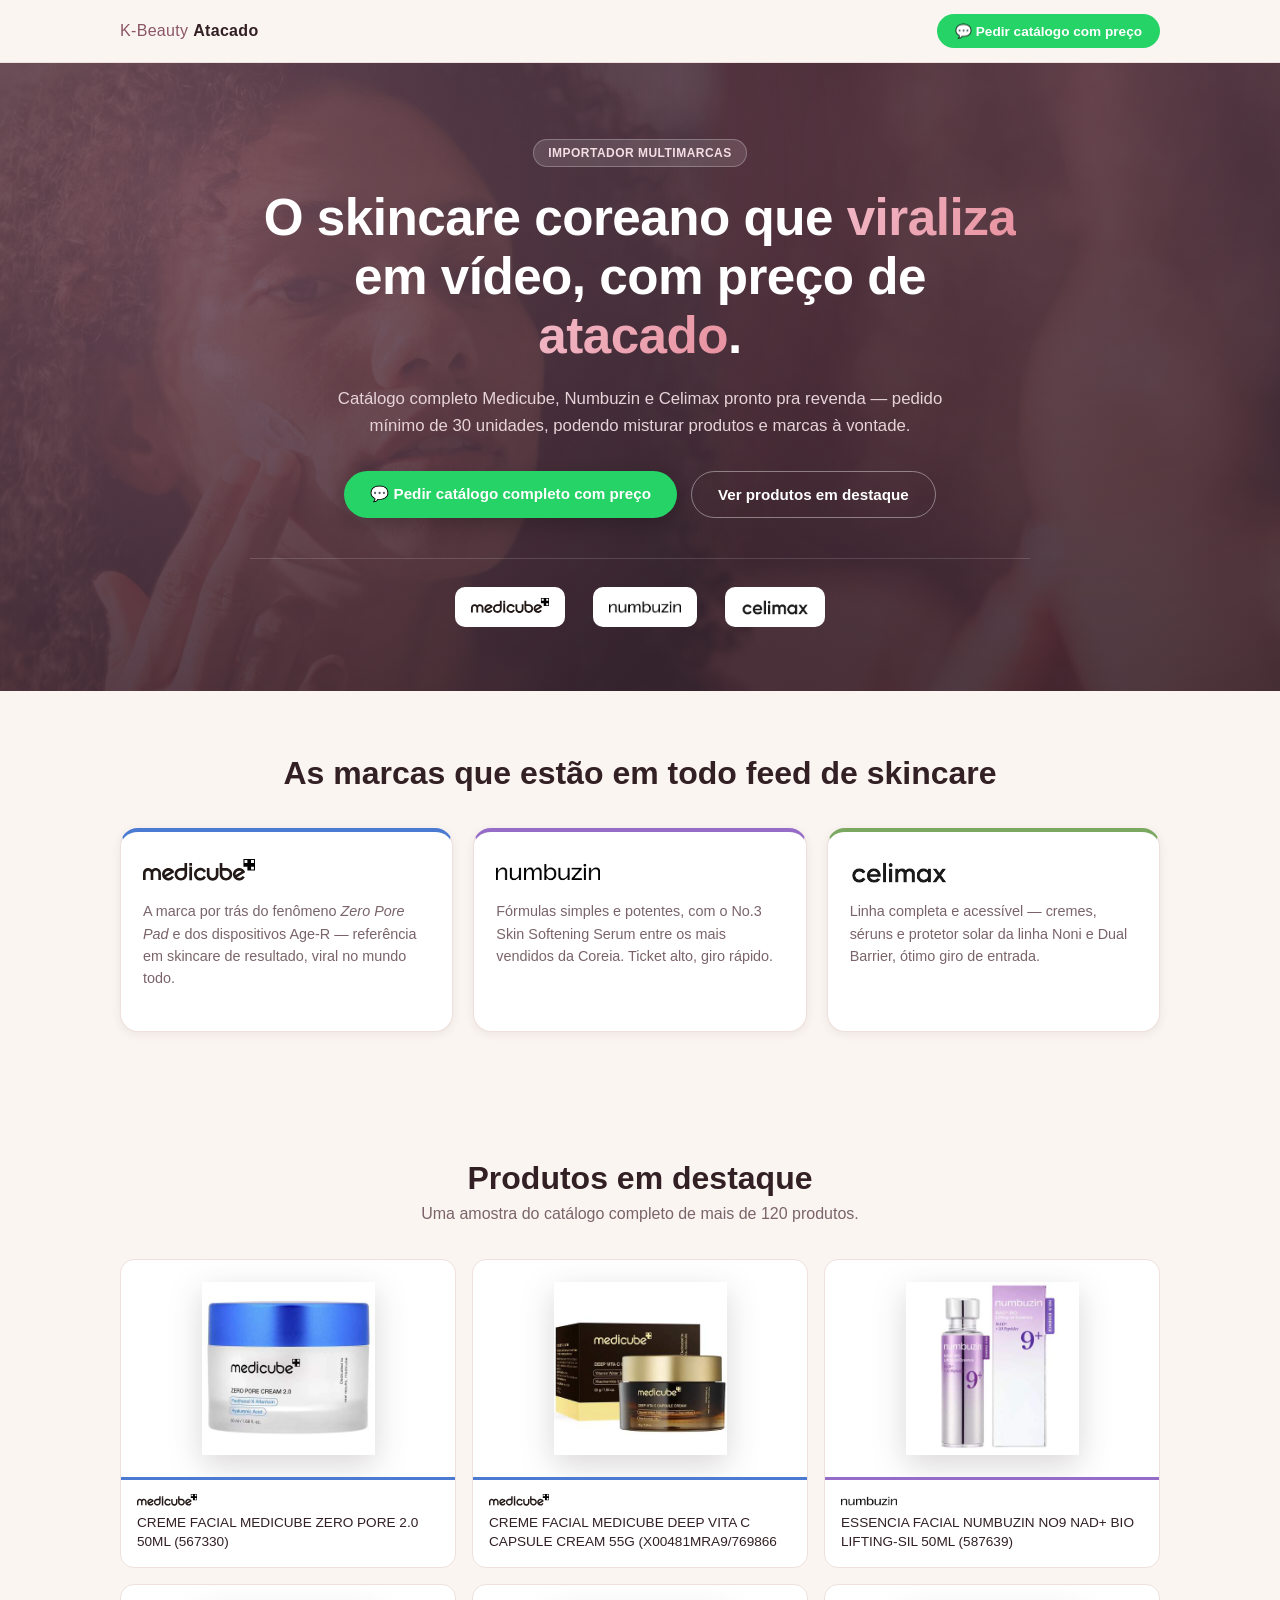
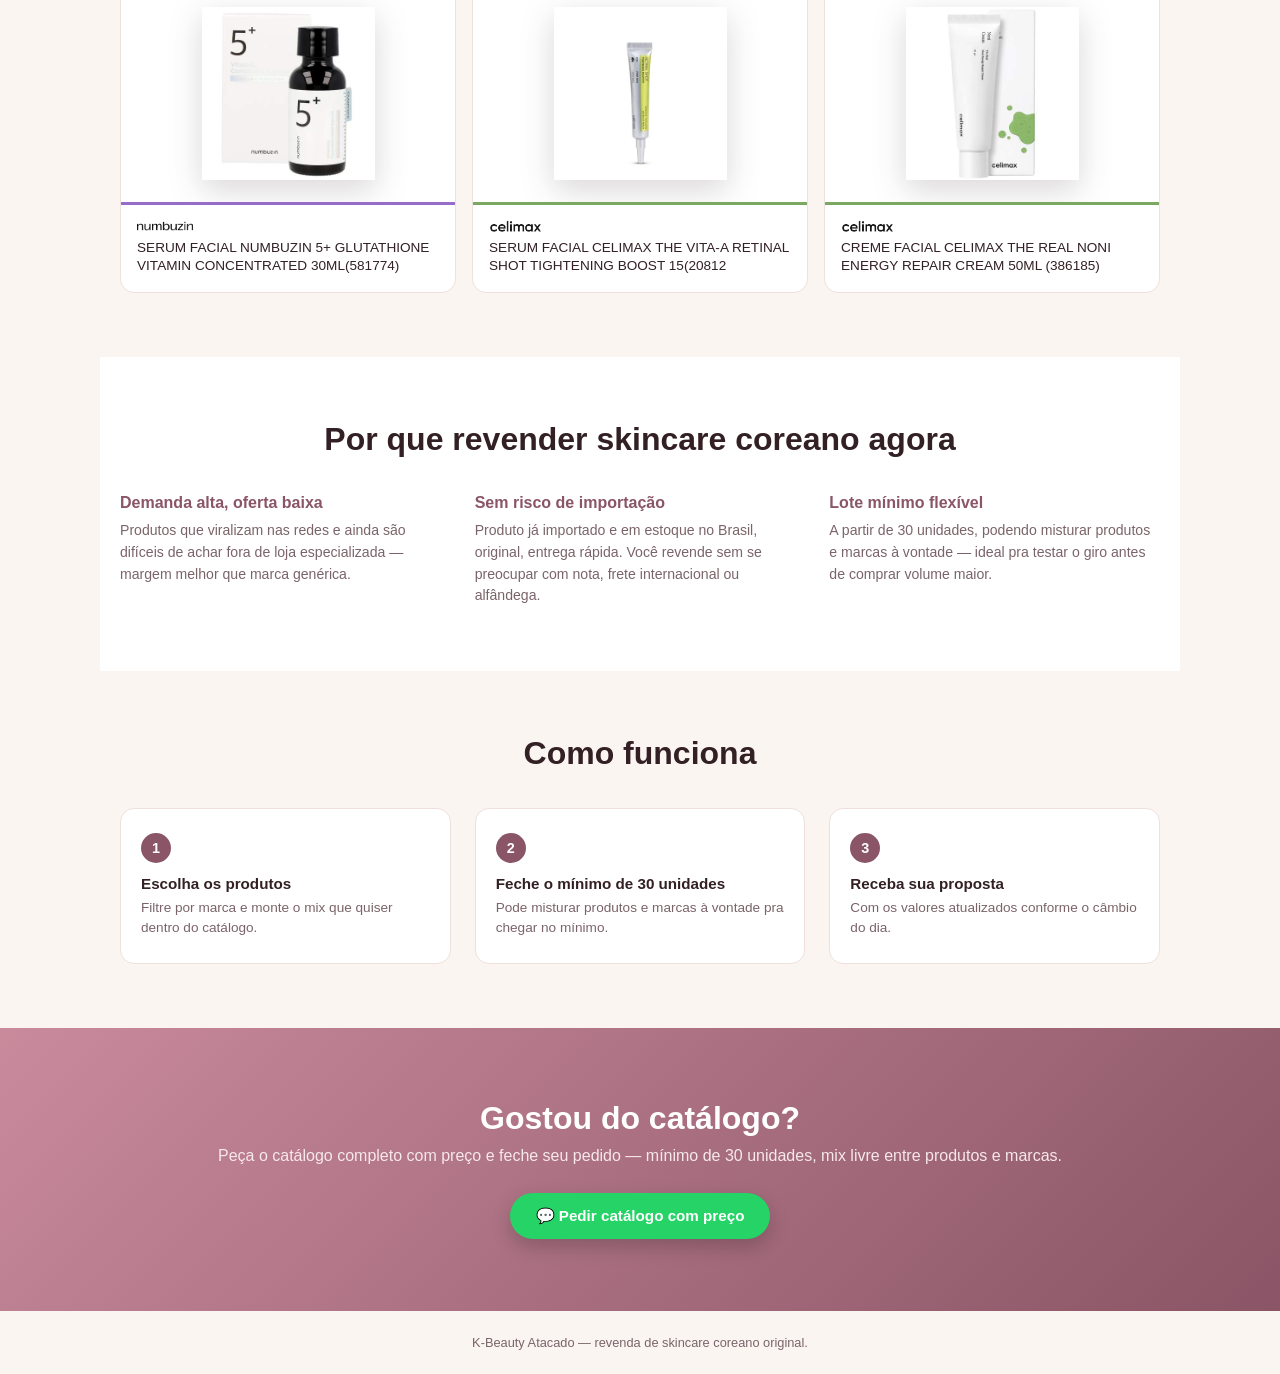
==== atacado.html @ 0fdeea7c "Volta CTA de WhatsApp, produtos hypados pesquisados, fundo transparente nas fotos" ====
<!DOCTYPE html>
<html lang="pt-BR">
<head>
<meta charset="UTF-8" />
<meta name="viewport" content="width=device-width, initial-scale=1" />
<title>Skincare Coreano no Atacado — Medicube, Numbuzin, Celimax</title>
<meta name="description" content="Revenda os skincares coreanos mais desejados do momento. Preço de atacado, catálogo com mais de 100 produtos das marcas Medicube, Numbuzin e Celimax." />

<meta property="og:type" content="website" />
<meta property="og:url" content="https://paulorobertomarconfilho-ctrl.github.io/k-beauty-atacado/" />
<meta property="og:title" content="Skincare Coreano no Atacado — Medicube, Numbuzin, Celimax" />
<meta property="og:description" content="Catálogo completo pronto pra revenda, pedido mínimo de 30 unidades com mix livre entre produtos e marcas. Importador direto, preço de atacado." />
<meta property="og:image" content="https://paulorobertomarconfilho-ctrl.github.io/k-beauty-atacado/atacado-assets/hero-skincare.jpg" />
<meta name="twitter:card" content="summary_large_image" />

<link rel="icon" href="data:image/svg+xml,%3Csvg xmlns='http://www.w3.org/2000/svg' viewBox='0 0 64 64'%3E%3Ccircle cx='32' cy='32' r='32' fill='%238a5566'/%3E%3Ctext x='32' y='44' font-family='Arial, sans-serif' font-size='34' font-weight='700' fill='white' text-anchor='middle'%3EK%3C/text%3E%3C/svg%3E" />
<link rel="stylesheet" href="atacado.css" />
</head>
<body>

<header class="nav">
  <div class="nav-conteudo">
    <span class="nav-logo">K-Beauty <strong>Atacado</strong></span>
    <a class="nav-cta" href="https://wa.me/5512981212522?text=Ol%C3%A1!%20Vi%20o%20cat%C3%A1logo%20e%20quero%20o%20cat%C3%A1logo%20completo%20com%20pre%C3%A7o." target="_blank" rel="noopener">💬 Pedir catálogo com preço</a>
  </div>
</header>

<section class="hero">
  <div class="hero-fundo" style="background-image: url('atacado-assets/hero-skincare.jpg')"></div>
  <div class="hero-conteudo">
    <span class="hero-badge">Importador multimarcas</span>
    <h1>O skincare coreano que <span>viraliza</span> em vídeo, com preço de <span>atacado</span>.</h1>
    <p class="hero-sub">
      Catálogo completo Medicube, Numbuzin e Celimax pronto pra revenda —
      pedido mínimo de 30 unidades, podendo misturar produtos e marcas à
      vontade.
    </p>
    <div class="hero-acoes">
      <a class="botao botao-whatsapp" href="https://wa.me/5512981212522?text=Ol%C3%A1!%20Vi%20o%20cat%C3%A1logo%20e%20quero%20o%20cat%C3%A1logo%20completo%20com%20pre%C3%A7o." target="_blank" rel="noopener">💬 Pedir catálogo completo com preço</a>
      <a class="botao botao-secundario" href="#produtos">Ver produtos em destaque</a>
    </div>
    <div class="hero-marcas">
      <span class="logo-badge"><img src="logos/medicube.svg" alt="Medicube" class="logo-medicube" /></span>
      <span class="logo-badge"><img src="logos/numbuzin.png" alt="Numbuzin" class="logo-numbuzin" /></span>
      <span class="logo-badge"><img src="logos/celimax.png" alt="Celimax" class="logo-celimax" /></span>
    </div>
  </div>
</section>

<section class="marcas" id="marcas">
  <h2>As marcas que estão em todo feed de skincare</h2>
  <div class="marcas-grid">
    <article class="marca-card marca-card-medicube">
      <h3><img src="logos/medicube.svg" alt="Medicube" class="logo-medicube" /></h3>
      <p>A marca por trás do fenômeno <em>Zero Pore Pad</em> e dos dispositivos
      Age-R — referência em skincare de resultado, viral no mundo todo.</p>
    </article>
    <article class="marca-card marca-card-numbuzin">
      <h3><img src="logos/numbuzin.png" alt="Numbuzin" class="logo-numbuzin" /></h3>
      <p>Fórmulas simples e potentes, com o No.3 Skin Softening Serum entre
      os mais vendidos da Coreia. Ticket alto, giro rápido.</p>
    </article>
    <article class="marca-card marca-card-celimax">
      <h3><img src="logos/celimax.png" alt="Celimax" class="logo-celimax" /></h3>
      <p>Linha completa e acessível — cremes, séruns e protetor solar da
      linha Noni e Dual Barrier, ótimo giro de entrada.</p>
    </article>
  </div>
</section>

<section class="produtos" id="produtos">
  <h2>Produtos em destaque</h2>
  <p class="produtos-sub">Uma amostra do catálogo completo de mais de 120 produtos.</p>
  <div class="produtos-grid" id="gradeProdutos">
    <div class="produto-skeleton"></div>
    <div class="produto-skeleton"></div>
    <div class="produto-skeleton"></div>
  </div>
</section>

<section class="beneficios">
  <h2>Por que revender skincare coreano agora</h2>
  <div class="beneficios-grid">
    <div class="beneficio">
      <h3>Demanda alta, oferta baixa</h3>
      <p>Produtos que viralizam nas redes e ainda são difíceis de achar fora
      de loja especializada — margem melhor que marca genérica.</p>
    </div>
    <div class="beneficio">
      <h3>Sem risco de importação</h3>
      <p>Produto já importado e em estoque no Brasil, original, entrega
      rápida. Você revende sem se preocupar com nota, frete internacional
      ou alfândega.</p>
    </div>
    <div class="beneficio">
      <h3>Lote mínimo flexível</h3>
      <p>A partir de 30 unidades, podendo misturar produtos e marcas à
      vontade — ideal pra testar o giro antes de comprar volume maior.</p>
    </div>
  </div>
</section>

<section class="como-funciona">
  <h2>Como funciona</h2>
  <ol class="passos">
    <li><strong>Escolha os produtos</strong><span>Filtre por marca e monte o mix que quiser dentro do catálogo.</span></li>
    <li><strong>Feche o mínimo de 30 unidades</strong><span>Pode misturar produtos e marcas à vontade pra chegar no mínimo.</span></li>
    <li><strong>Receba sua proposta</strong><span>Com os valores atualizados conforme o câmbio do dia.</span></li>
  </ol>
</section>

<section class="cta-final">
  <h2>Gostou do catálogo?</h2>
  <p>Peça o catálogo completo com preço e feche seu pedido — mínimo de 30 unidades, mix livre entre produtos e marcas.</p>
  <a class="botao botao-whatsapp" href="https://wa.me/5512981212522?text=Ol%C3%A1!%20Vi%20o%20cat%C3%A1logo%20e%20quero%20o%20cat%C3%A1logo%20completo%20com%20pre%C3%A7o." target="_blank" rel="noopener">💬 Pedir catálogo com preço</a>
</section>

<footer class="rodape">
  <span>K-Beauty Atacado — revenda de skincare coreano original.</span>
</footer>

<script src="atacado.js"></script>
</body>
</html>
---- atacado.css ----
:root {
  --rosa: #c98a9c;
  --rosa-escuro: #8a5566;
  --rosa-quase-preto: #3a2530;
  --creme: #fbf5f2;
  --creme-card: #ffffff;
  --texto: #322024;
  --texto-suave: #7a6469;
  --borda: #eee0dc;
  --sombra: 0 2px 10px rgba(50, 32, 36, 0.08);
  --sombra-forte: 0 20px 50px rgba(58, 37, 48, 0.25);
  font-size: 16px;
}

* {
  box-sizing: border-box;
}

body {
  margin: 0;
  font-family: -apple-system, BlinkMacSystemFont, "Segoe UI", Roboto, sans-serif;
  background: var(--creme);
  color: var(--texto);
}

h1, h2, h3 {
  line-height: 1.15;
}

.botao {
  display: inline-block;
  border: none;
  border-radius: 999px;
  padding: 14px 26px;
  font-size: 0.95rem;
  font-weight: 700;
  cursor: pointer;
  text-decoration: none;
  text-align: center;
}

.botao-primario {
  background: linear-gradient(135deg, var(--rosa) 0%, var(--rosa-escuro) 100%);
  color: #fff;
  box-shadow: 0 8px 20px rgba(138, 85, 102, 0.35);
}

.botao-secundario {
  background: transparent;
  color: var(--rosa-escuro);
  border: 1.5px solid var(--rosa);
}

.botao-whatsapp {
  background: #25d366;
  color: #fff;
  box-shadow: 0 8px 20px rgba(0, 0, 0, 0.2);
}

/* Nav */
.nav {
  position: sticky;
  top: 0;
  z-index: 20;
  background: rgba(251, 245, 242, 0.9);
  backdrop-filter: blur(6px);
  border-bottom: 1px solid var(--borda);
}

.nav-conteudo {
  max-width: 1080px;
  margin: 0 auto;
  padding: 14px 20px;
  display: flex;
  align-items: center;
  justify-content: space-between;
}

.nav-logo {
  font-size: 1rem;
  letter-spacing: 0.02em;
  color: var(--rosa-escuro);
}

.nav-logo strong {
  color: var(--texto);
}

.nav-cta {
  background: #25d366;
  color: #fff;
  padding: 9px 18px;
  border-radius: 999px;
  font-size: 0.85rem;
  font-weight: 700;
  text-decoration: none;
}

/* Hero */
.hero {
  position: relative;
  overflow: hidden;
  color: #fff;
  padding: 76px 20px 64px;
}

.hero-fundo {
  position: absolute;
  inset: 0;
  background-size: cover;
  background-position: center 25%;
}

.hero-fundo::after {
  content: "";
  position: absolute;
  inset: 0;
  background:
    radial-gradient(circle at 15% 20%, rgba(201, 138, 156, 0.35), transparent 55%),
    radial-gradient(circle at 85% 0%, rgba(138, 85, 102, 0.35), transparent 50%),
    linear-gradient(rgba(58, 37, 48, 0.82), rgba(58, 37, 48, 0.88));
}

.hero-conteudo {
  position: relative;
  max-width: 780px;
  margin: 0 auto;
  text-align: center;
}

.hero-badge {
  display: inline-block;
  background: rgba(255, 255, 255, 0.12);
  border: 1px solid rgba(255, 255, 255, 0.25);
  color: #f4dde3;
  font-size: 0.75rem;
  font-weight: 700;
  letter-spacing: 0.04em;
  text-transform: uppercase;
  padding: 6px 14px;
  border-radius: 999px;
  margin-bottom: 22px;
}

.hero h1 {
  font-size: clamp(2rem, 5vw, 3.2rem);
  font-weight: 800;
  margin: 0 0 20px;
  letter-spacing: -0.01em;
}

.hero h1 span {
  background: linear-gradient(120deg, #f2b8c6, #e8919f);
  -webkit-background-clip: text;
  background-clip: text;
  color: transparent;
}

.hero-sub {
  font-size: 1.05rem;
  line-height: 1.6;
  color: #e6d3d8;
  max-width: 620px;
  margin: 0 auto 32px;
}

.hero-acoes {
  display: flex;
  flex-wrap: wrap;
  justify-content: center;
  gap: 14px;
  margin-bottom: 40px;
}

.hero .botao-secundario {
  color: #fff;
  border-color: rgba(255, 255, 255, 0.4);
}

.hero-marcas {
  display: flex;
  flex-wrap: wrap;
  justify-content: center;
  gap: 28px;
  padding-top: 28px;
  border-top: 1px solid rgba(255, 255, 255, 0.15);
}

.logo-badge {
  display: inline-flex;
  align-items: center;
  justify-content: center;
  background: #fff;
  border-radius: 10px;
  padding: 8px 16px;
  height: 40px;
}

.logo-medicube,
.logo-numbuzin,
.logo-celimax {
  height: 18px;
  width: auto;
  display: block;
}


/* Seções genéricas */
section.marcas,
section.produtos,
section.beneficios,
section.como-funciona {
  max-width: 1080px;
  margin: 0 auto;
  padding: 64px 20px;
}

section h2 {
  font-size: clamp(1.5rem, 3vw, 2rem);
  text-align: center;
  margin: 0 0 8px;
  color: var(--texto);
}

.produtos-sub {
  text-align: center;
  color: var(--texto-suave);
  margin: 0 0 36px;
}

/* Marcas */
.marcas-grid {
  display: grid;
  grid-template-columns: repeat(3, 1fr);
  gap: 20px;
  margin-top: 36px;
}

.marca-card {
  background: var(--creme-card);
  border: 1px solid var(--borda);
  border-top: 4px solid var(--borda);
  border-radius: 18px;
  padding: 26px 22px;
  box-shadow: var(--sombra);
}

.marca-card-medicube { border-top-color: #4a7ad1; }
.marca-card-numbuzin { border-top-color: #966cc9; }
.marca-card-celimax { border-top-color: #7aa860; }

.marca-card h3 {
  margin: 0 0 14px;
  display: flex;
  align-items: center;
  height: 28px;
}

.marca-card h3 .logo-medicube,
.marca-card h3 .logo-numbuzin,
.marca-card h3 .logo-celimax {
  height: 26px;
}

.marca-card p {
  font-size: 0.9rem;
  color: var(--texto-suave);
  line-height: 1.55;
  margin: 0 0 16px;
}

.marca-card a {
  font-size: 0.85rem;
  font-weight: 700;
  color: var(--rosa-escuro);
  text-decoration: none;
}

/* Produtos */
.produtos-grid {
  display: grid;
  grid-template-columns: repeat(3, 1fr);
  gap: 16px;
}

.produto-card {
  background: var(--creme-card);
  border: 1px solid var(--borda);
  border-radius: 14px;
  overflow: hidden;
  display: flex;
  flex-direction: column;
}

.produto-foto-wrap {
  position: relative;
  height: 220px;
  display: flex;
  align-items: center;
  justify-content: center;
  padding: 22px;
  border-bottom: 3px solid var(--acento, var(--borda));
  background: transparent;
  overflow: hidden;
}

.produto-foto-wrap.glow-medicube { --acento: #4a7ad1; }
.produto-foto-wrap.glow-numbuzin { --acento: #966cc9; }
.produto-foto-wrap.glow-celimax { --acento: #7aa860; }

.produto-foto {
  position: relative;
  max-width: 100%;
  max-height: 100%;
  width: auto;
  object-fit: contain;
  filter: drop-shadow(0 10px 16px rgba(50, 32, 36, 0.18));
}

.produto-foto-vazia {
  position: relative;
  display: flex;
  align-items: center;
  justify-content: center;
  font-size: 2rem;
  color: var(--texto-suave);
}

.produto-card-info {
  padding: 14px 16px 16px;
  display: flex;
  flex-direction: column;
  gap: 6px;
}

.produto-card .marca {
  height: 14px;
  display: flex;
  align-items: center;
}

.produto-card .marca img {
  height: 14px;
  width: auto;
}

.produto-card .nome {
  font-size: 0.85rem;
  line-height: 1.35;
  min-height: 2.7em;
  overflow: hidden;
  text-overflow: ellipsis;
  display: -webkit-box;
  -webkit-line-clamp: 2;
  -webkit-box-orient: vertical;
}

.produto-skeleton {
  height: 128px;
  border-radius: 14px;
  background: linear-gradient(90deg, #f1e4e0 25%, #f8efec 37%, #f1e4e0 63%);
  background-size: 400% 100%;
  animation: brilho 1.4s ease infinite;
}

@keyframes brilho {
  0% { background-position: 100% 50%; }
  100% { background-position: 0 50%; }
}

/* Benefícios */
.beneficios {
  background: #fff;
}

.beneficios-grid {
  display: grid;
  grid-template-columns: repeat(3, 1fr);
  gap: 24px;
  margin-top: 36px;
}

.beneficio h3 {
  font-size: 1rem;
  color: var(--rosa-escuro);
  margin: 0 0 8px;
}

.beneficio p {
  font-size: 0.88rem;
  color: var(--texto-suave);
  line-height: 1.55;
  margin: 0;
}

/* Como funciona */
.passos {
  list-style: none;
  counter-reset: passo;
  margin: 36px 0 0;
  padding: 0;
  display: grid;
  grid-template-columns: repeat(3, 1fr);
  gap: 24px;
}

.passos li {
  counter-increment: passo;
  background: var(--creme-card);
  border: 1px solid var(--borda);
  border-radius: 14px;
  padding: 24px 20px;
  position: relative;
  display: flex;
  flex-direction: column;
  gap: 6px;
}

.passos li::before {
  content: counter(passo);
  width: 30px;
  height: 30px;
  border-radius: 50%;
  background: var(--rosa-escuro);
  color: #fff;
  font-weight: 700;
  font-size: 0.9rem;
  display: flex;
  align-items: center;
  justify-content: center;
  margin-bottom: 6px;
}

.passos strong {
  font-size: 0.95rem;
  color: var(--texto);
}

.passos span {
  font-size: 0.85rem;
  color: var(--texto-suave);
  line-height: 1.5;
}

/* CTA final */
.cta-final {
  text-align: center;
  padding: 72px 20px;
  background: linear-gradient(135deg, var(--rosa) 0%, var(--rosa-escuro) 100%);
  color: #fff;
}

.cta-final h2 {
  color: #fff;
  margin-bottom: 10px;
}

.cta-final p {
  margin: 0 0 28px;
  color: #f7e8ec;
}

/* Rodapé */
.rodape {
  text-align: center;
  padding: 24px 20px;
  font-size: 0.8rem;
  color: var(--texto-suave);
}

/* Responsivo */
@media (max-width: 760px) {
  .numeros-grid {
    grid-template-columns: repeat(2, 1fr);
  }
  .marcas-grid,
  .produtos-grid,
  .beneficios-grid,
  .passos {
    grid-template-columns: 1fr;
  }
}
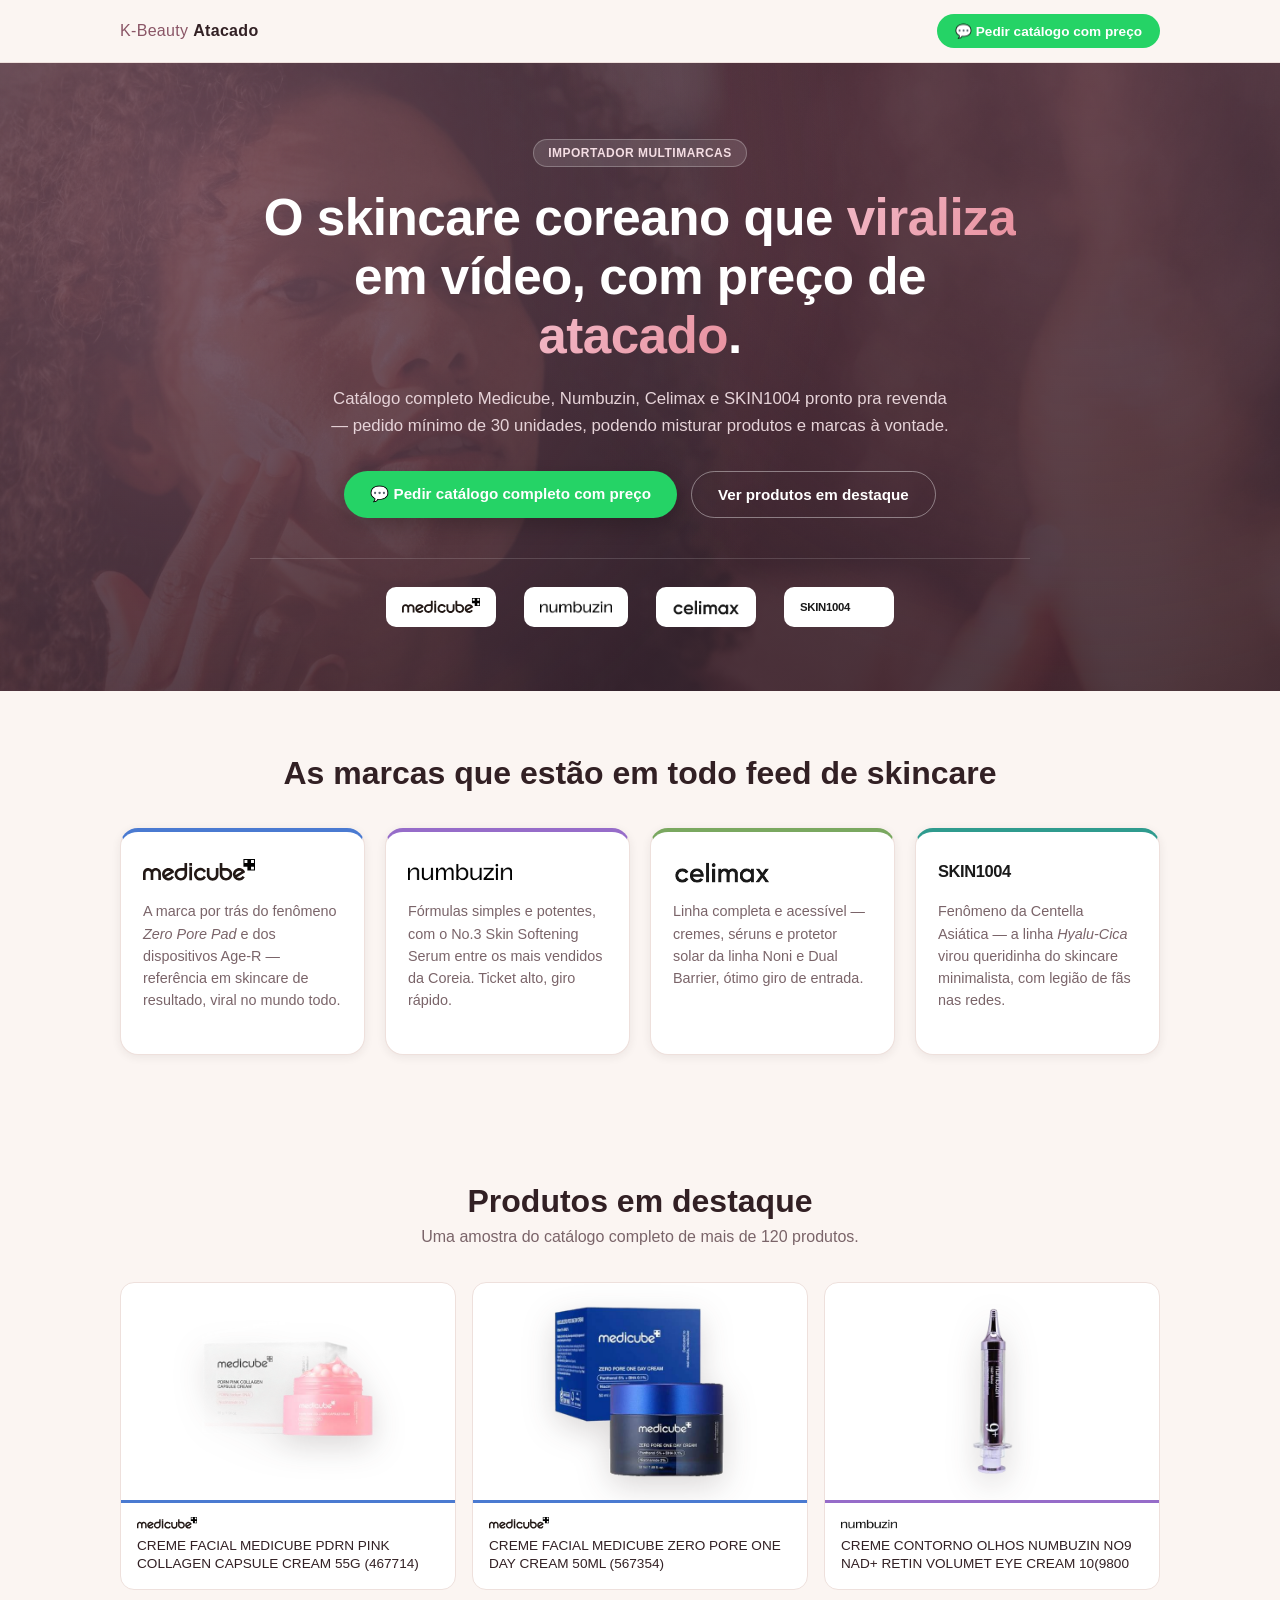
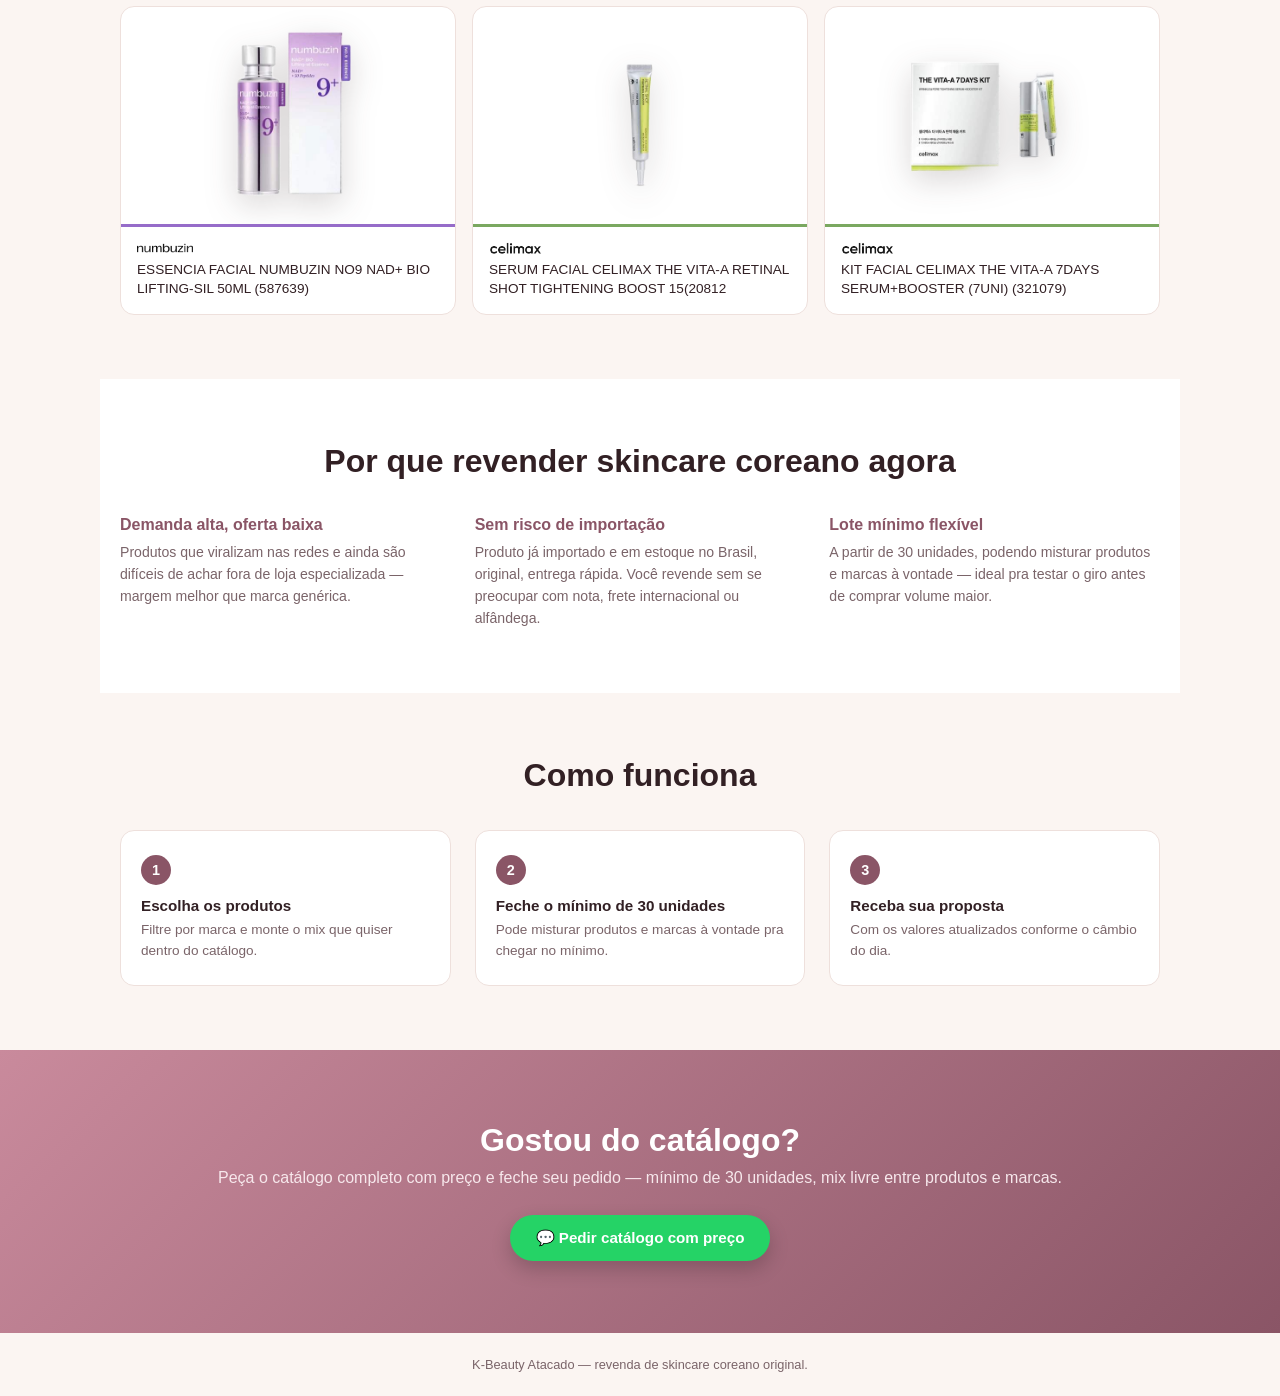
==== commit dc0e3e71: "Adiciona SKIN1004 como quarta marca (visual, sem produtos ainda)" ====
--- a/atacado.html
+++ b/atacado.html
@@ -3,12 +3,20 @@
 <head>
 <meta charset="UTF-8" />
 <meta name="viewport" content="width=device-width, initial-scale=1" />
-<title>Skincare Coreano no Atacado — Medicube, Numbuzin, Celimax</title>
-<meta name="description" content="Revenda os skincares coreanos mais desejados do momento. Preço de atacado, catálogo com mais de 100 produtos das marcas Medicube, Numbuzin e Celimax." />
+<script>
+  // Alguns navegadores (Chrome) restauram a posição de rolagem anterior ao
+  // recarregar a página — força sempre abrir do topo. Precisa rodar antes
+  // do navegador aplicar a restauração, por isso fica no <head>.
+  if ("scrollRestoration" in history) {
+    history.scrollRestoration = "manual";
+  }
+</script>
+<title>Skincare Coreano no Atacado — Medicube, Numbuzin, Celimax, SKIN1004</title>
+<meta name="description" content="Revenda os skincares coreanos mais desejados do momento. Preço de atacado, catálogo com mais de 100 produtos das marcas Medicube, Numbuzin, Celimax e SKIN1004." />
 
 <meta property="og:type" content="website" />
 <meta property="og:url" content="https://paulorobertomarconfilho-ctrl.github.io/k-beauty-atacado/" />
-<meta property="og:title" content="Skincare Coreano no Atacado — Medicube, Numbuzin, Celimax" />
+<meta property="og:title" content="Skincare Coreano no Atacado — Medicube, Numbuzin, Celimax, SKIN1004" />
 <meta property="og:description" content="Catálogo completo pronto pra revenda, pedido mínimo de 30 unidades com mix livre entre produtos e marcas. Importador direto, preço de atacado." />
 <meta property="og:image" content="https://paulorobertomarconfilho-ctrl.github.io/k-beauty-atacado/atacado-assets/hero-skincare.jpg" />
 <meta name="twitter:card" content="summary_large_image" />
@@ -31,7 +39,7 @@
     <span class="hero-badge">Importador multimarcas</span>
     <h1>O skincare coreano que <span>viraliza</span> em vídeo, com preço de <span>atacado</span>.</h1>
     <p class="hero-sub">
-      Catálogo completo Medicube, Numbuzin e Celimax pronto pra revenda —
+      Catálogo completo Medicube, Numbuzin, Celimax e SKIN1004 pronto pra revenda —
       pedido mínimo de 30 unidades, podendo misturar produtos e marcas à
       vontade.
     </p>
@@ -43,6 +51,7 @@
       <span class="logo-badge"><img src="logos/medicube.svg" alt="Medicube" class="logo-medicube" /></span>
       <span class="logo-badge"><img src="logos/numbuzin.png" alt="Numbuzin" class="logo-numbuzin" /></span>
       <span class="logo-badge"><img src="logos/celimax.png" alt="Celimax" class="logo-celimax" /></span>
+      <span class="logo-badge"><img src="logos/skin1004.svg" alt="SKIN1004" class="logo-skin1004" /></span>
     </div>
   </div>
 </section>
@@ -64,6 +73,11 @@
       <h3><img src="logos/celimax.png" alt="Celimax" class="logo-celimax" /></h3>
       <p>Linha completa e acessível — cremes, séruns e protetor solar da
       linha Noni e Dual Barrier, ótimo giro de entrada.</p>
+    </article>
+    <article class="marca-card marca-card-skin1004">
+      <h3><img src="logos/skin1004.svg" alt="SKIN1004" class="logo-skin1004" /></h3>
+      <p>Fenômeno da Centella Asiática — a linha <em>Hyalu-Cica</em> virou
+      queridinha do skincare minimalista, com legião de fãs nas redes.</p>
     </article>
   </div>
 </section>
--- a/atacado.css
+++ b/atacado.css
@@ -198,7 +198,8 @@
 
 .logo-medicube,
 .logo-numbuzin,
-.logo-celimax {
+.logo-celimax,
+.logo-skin1004 {
   height: 18px;
   width: auto;
   display: block;
@@ -231,7 +232,7 @@
 /* Marcas */
 .marcas-grid {
   display: grid;
-  grid-template-columns: repeat(3, 1fr);
+  grid-template-columns: repeat(auto-fit, minmax(240px, 1fr));
   gap: 20px;
   margin-top: 36px;
 }
@@ -248,6 +249,7 @@
 .marca-card-medicube { border-top-color: #4a7ad1; }
 .marca-card-numbuzin { border-top-color: #966cc9; }
 .marca-card-celimax { border-top-color: #7aa860; }
+.marca-card-skin1004 { border-top-color: #2f9b8e; }
 
 .marca-card h3 {
   margin: 0 0 14px;
@@ -258,7 +260,8 @@
 
 .marca-card h3 .logo-medicube,
 .marca-card h3 .logo-numbuzin,
-.marca-card h3 .logo-celimax {
+.marca-card h3 .logo-celimax,
+.marca-card h3 .logo-skin1004 {
   height: 26px;
 }
 
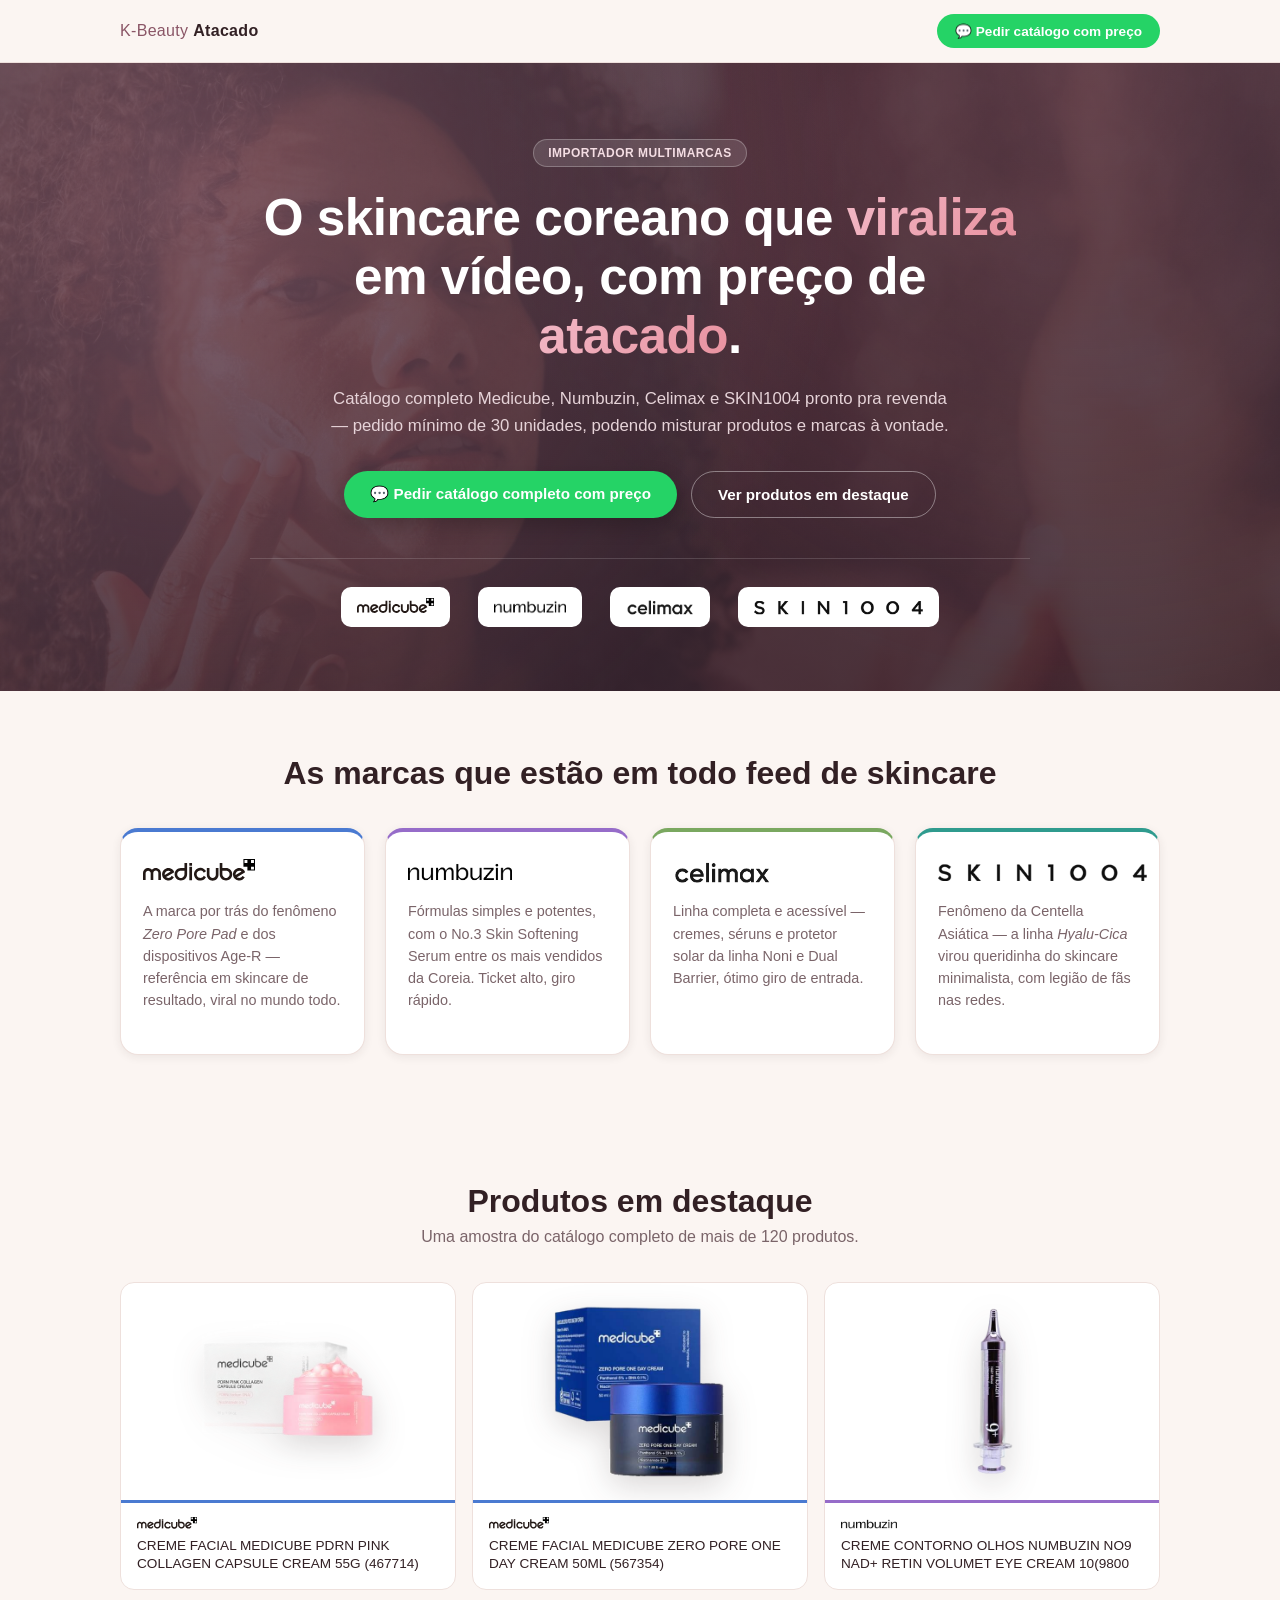
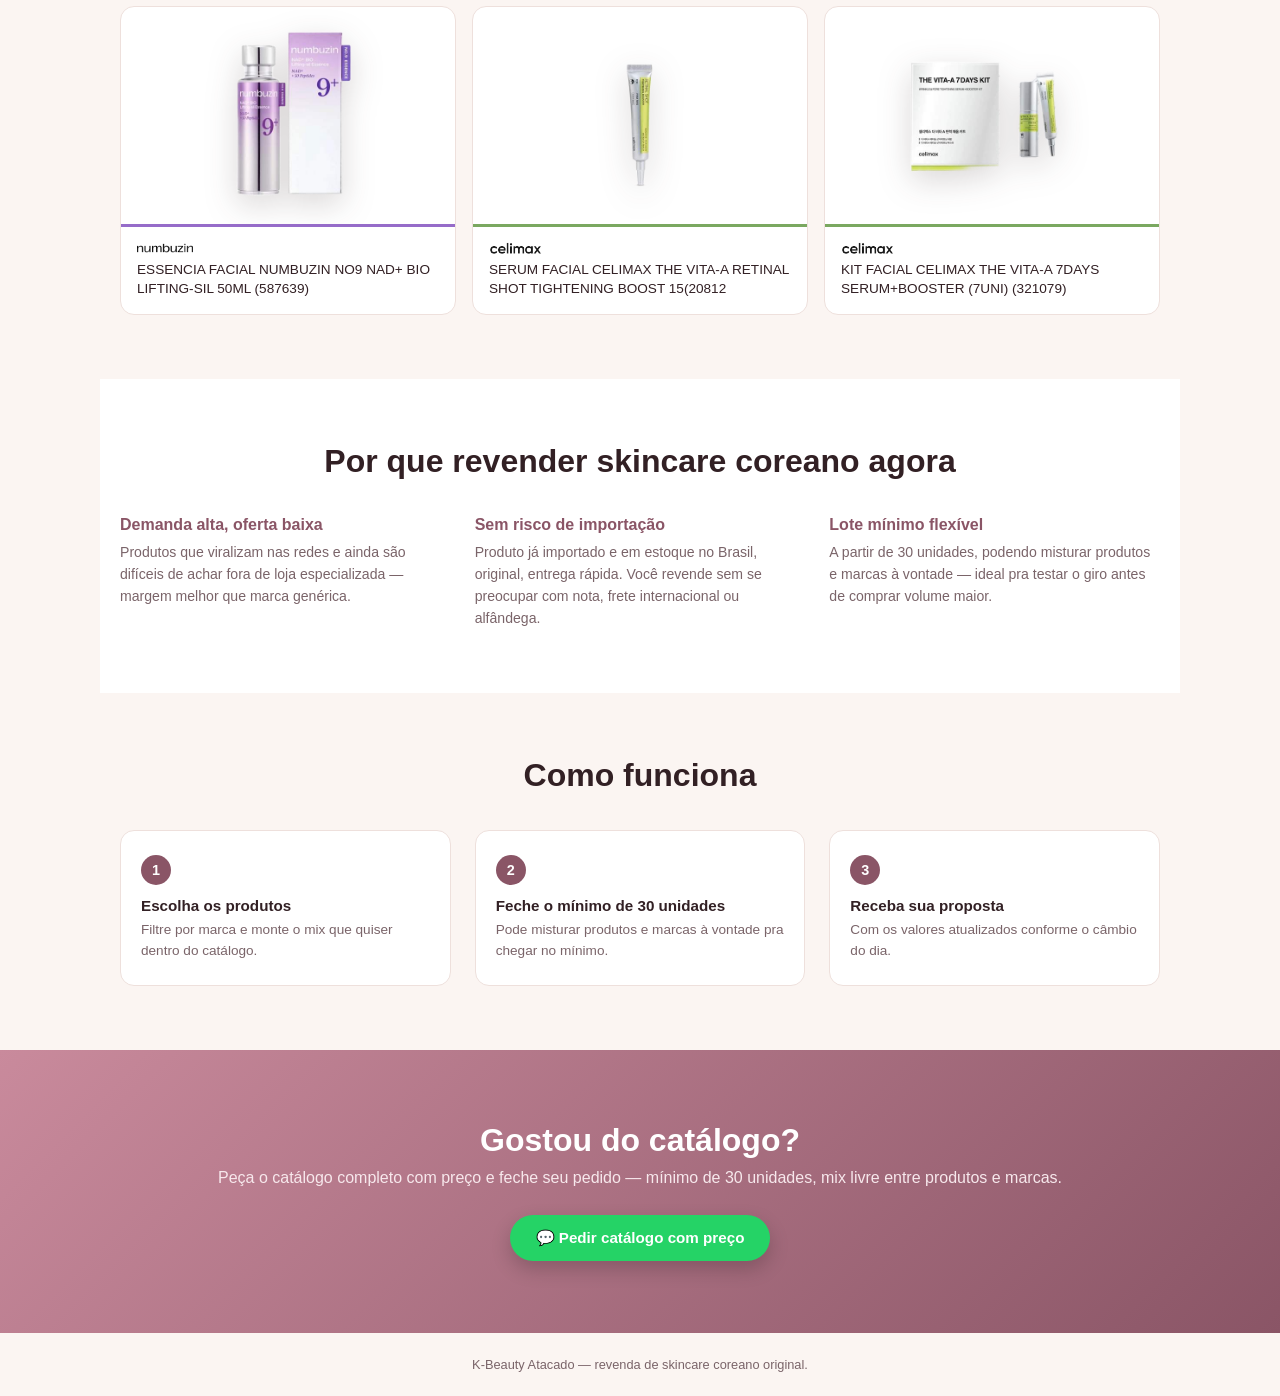
==== commit 3e1687c5: "Usa o logo oficial da SKIN1004 (maior, mais legivel)" ====
--- a/atacado.html
+++ b/atacado.html
@@ -51,7 +51,7 @@
       <span class="logo-badge"><img src="logos/medicube.svg" alt="Medicube" class="logo-medicube" /></span>
       <span class="logo-badge"><img src="logos/numbuzin.png" alt="Numbuzin" class="logo-numbuzin" /></span>
       <span class="logo-badge"><img src="logos/celimax.png" alt="Celimax" class="logo-celimax" /></span>
-      <span class="logo-badge"><img src="logos/skin1004.svg" alt="SKIN1004" class="logo-skin1004" /></span>
+      <span class="logo-badge"><img src="logos/skin1004.png" alt="SKIN1004" class="logo-skin1004" /></span>
     </div>
   </div>
 </section>
@@ -75,7 +75,7 @@
       linha Noni e Dual Barrier, ótimo giro de entrada.</p>
     </article>
     <article class="marca-card marca-card-skin1004">
-      <h3><img src="logos/skin1004.svg" alt="SKIN1004" class="logo-skin1004" /></h3>
+      <h3><img src="logos/skin1004.png" alt="SKIN1004" class="logo-skin1004" /></h3>
       <p>Fenômeno da Centella Asiática — a linha <em>Hyalu-Cica</em> virou
       queridinha do skincare minimalista, com legião de fãs nas redes.</p>
     </article>
--- a/atacado.css
+++ b/atacado.css
@@ -198,9 +198,16 @@
 
 .logo-medicube,
 .logo-numbuzin,
-.logo-celimax,
+.logo-celimax {
+  height: 18px;
+  width: auto;
+  display: block;
+}
+
 .logo-skin1004 {
-  height: 18px;
+  /* Wordmark oficial é bem fino e espaçado — precisa de mais altura que
+     as outras marcas pra ficar legível no mesmo tamanho de badge. */
+  height: 26px;
   width: auto;
   display: block;
 }
@@ -260,9 +267,12 @@
 
 .marca-card h3 .logo-medicube,
 .marca-card h3 .logo-numbuzin,
-.marca-card h3 .logo-celimax,
+.marca-card h3 .logo-celimax {
+  height: 26px;
+}
+
 .marca-card h3 .logo-skin1004 {
-  height: 26px;
+  height: 32px;
 }
 
 .marca-card p {
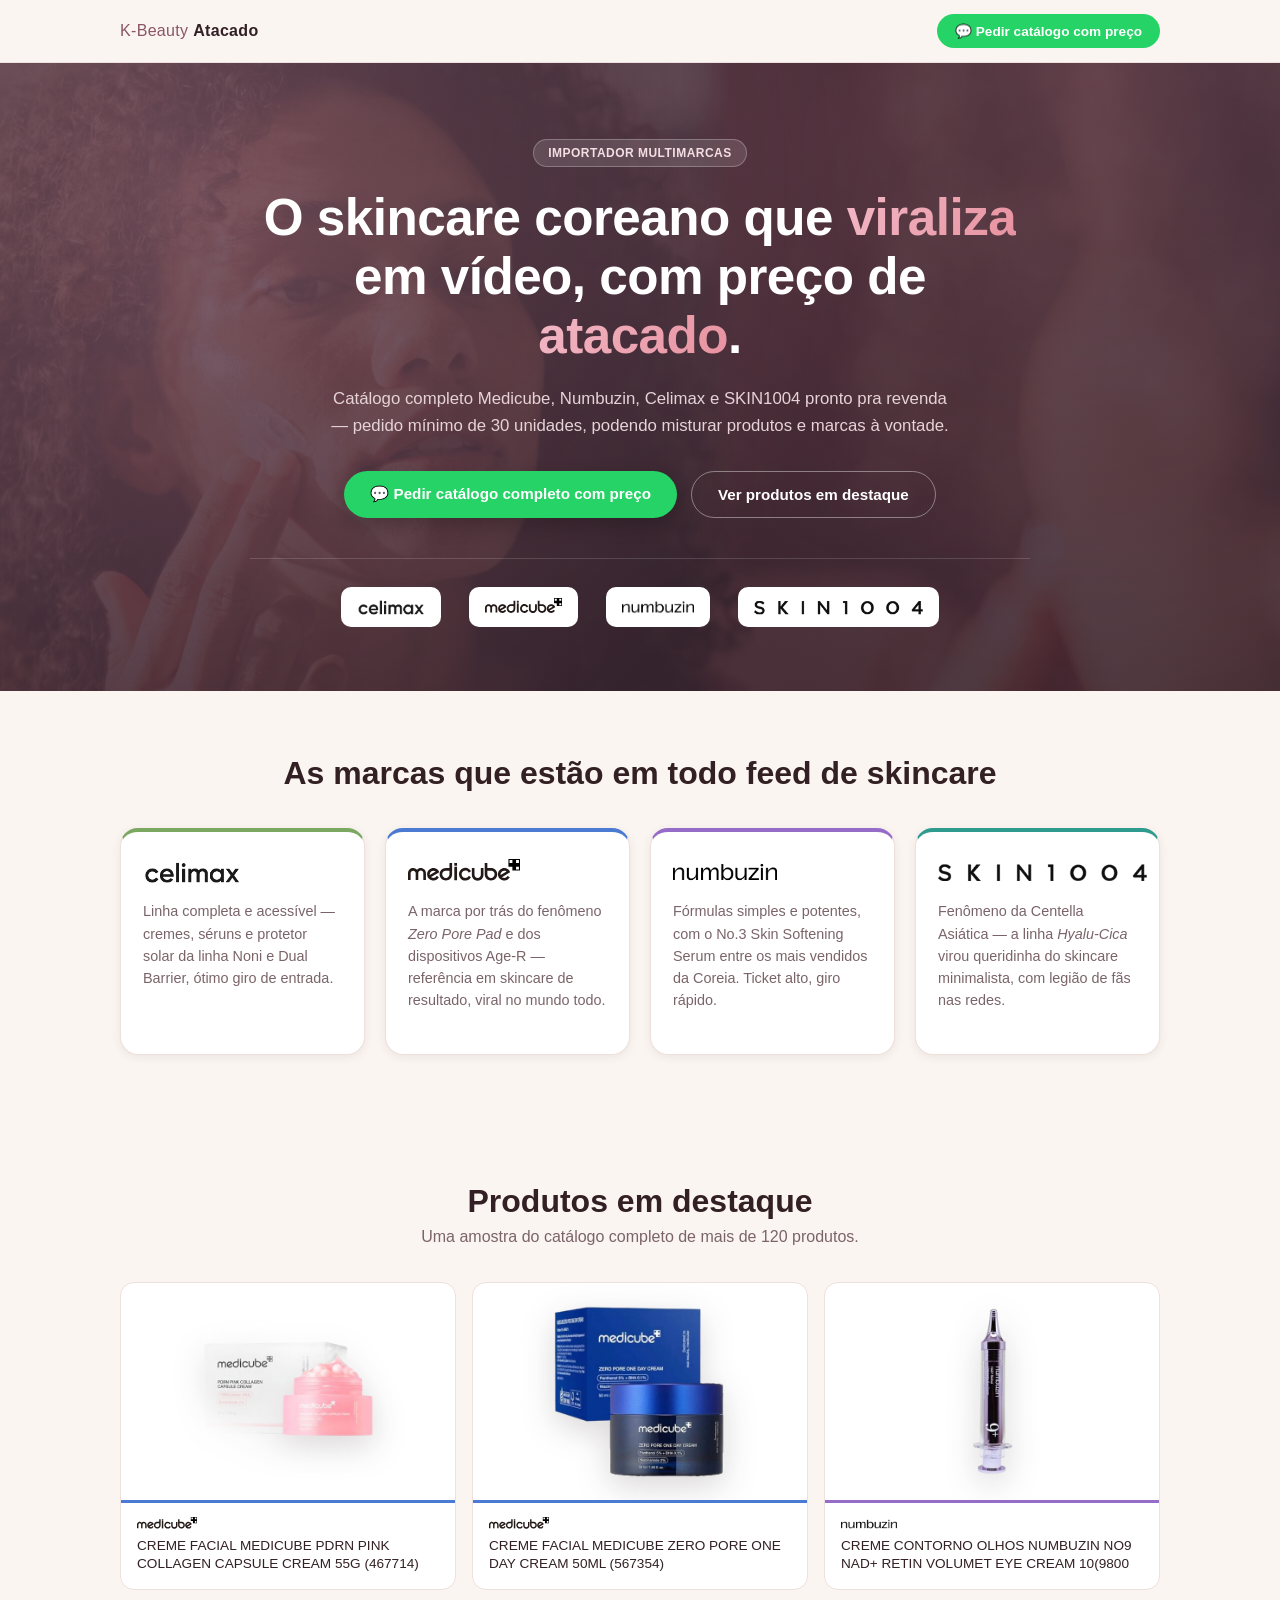
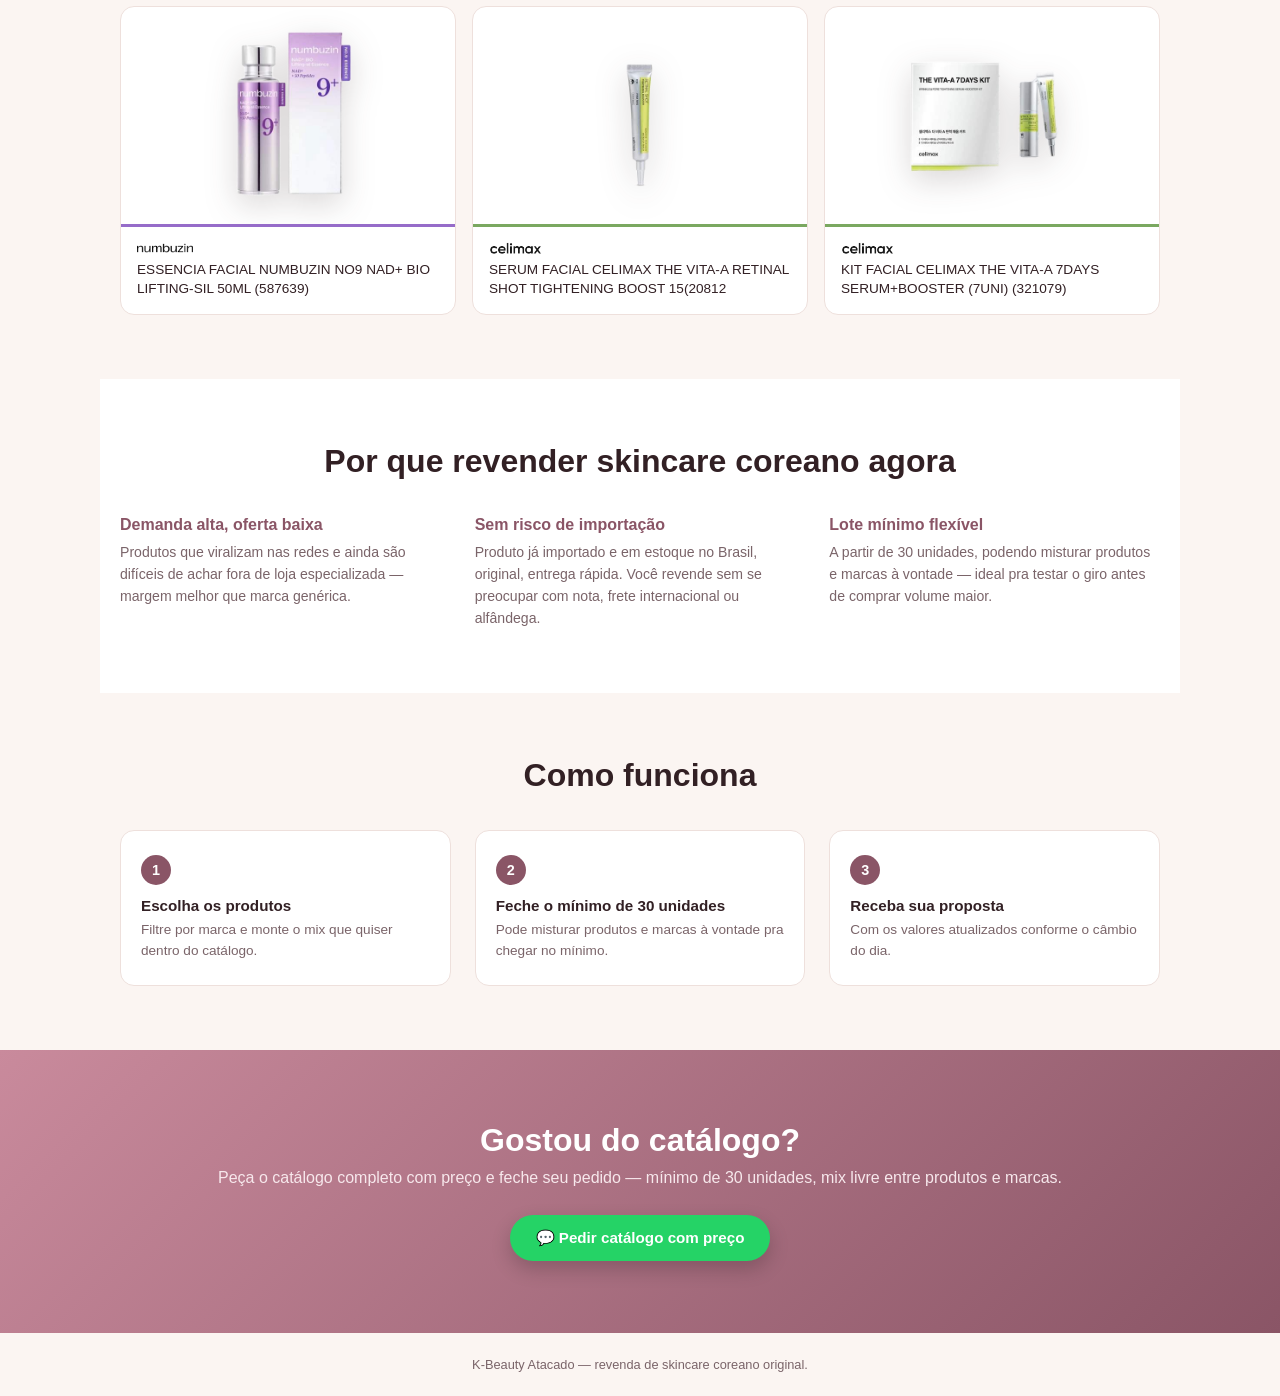
==== commit 80dbaa25: "Reordena badges de marca: Celimax, Medicube, Numbuzin, SKIN1004" ====
--- a/atacado.html
+++ b/atacado.html
@@ -48,9 +48,9 @@
       <a class="botao botao-secundario" href="#produtos">Ver produtos em destaque</a>
     </div>
     <div class="hero-marcas">
+      <span class="logo-badge"><img src="logos/celimax.png" alt="Celimax" class="logo-celimax" /></span>
       <span class="logo-badge"><img src="logos/medicube.svg" alt="Medicube" class="logo-medicube" /></span>
       <span class="logo-badge"><img src="logos/numbuzin.png" alt="Numbuzin" class="logo-numbuzin" /></span>
-      <span class="logo-badge"><img src="logos/celimax.png" alt="Celimax" class="logo-celimax" /></span>
       <span class="logo-badge"><img src="logos/skin1004.png" alt="SKIN1004" class="logo-skin1004" /></span>
     </div>
   </div>
@@ -59,6 +59,11 @@
 <section class="marcas" id="marcas">
   <h2>As marcas que estão em todo feed de skincare</h2>
   <div class="marcas-grid">
+    <article class="marca-card marca-card-celimax">
+      <h3><img src="logos/celimax.png" alt="Celimax" class="logo-celimax" /></h3>
+      <p>Linha completa e acessível — cremes, séruns e protetor solar da
+      linha Noni e Dual Barrier, ótimo giro de entrada.</p>
+    </article>
     <article class="marca-card marca-card-medicube">
       <h3><img src="logos/medicube.svg" alt="Medicube" class="logo-medicube" /></h3>
       <p>A marca por trás do fenômeno <em>Zero Pore Pad</em> e dos dispositivos
@@ -68,11 +73,6 @@
       <h3><img src="logos/numbuzin.png" alt="Numbuzin" class="logo-numbuzin" /></h3>
       <p>Fórmulas simples e potentes, com o No.3 Skin Softening Serum entre
       os mais vendidos da Coreia. Ticket alto, giro rápido.</p>
-    </article>
-    <article class="marca-card marca-card-celimax">
-      <h3><img src="logos/celimax.png" alt="Celimax" class="logo-celimax" /></h3>
-      <p>Linha completa e acessível — cremes, séruns e protetor solar da
-      linha Noni e Dual Barrier, ótimo giro de entrada.</p>
     </article>
     <article class="marca-card marca-card-skin1004">
       <h3><img src="logos/skin1004.png" alt="SKIN1004" class="logo-skin1004" /></h3>
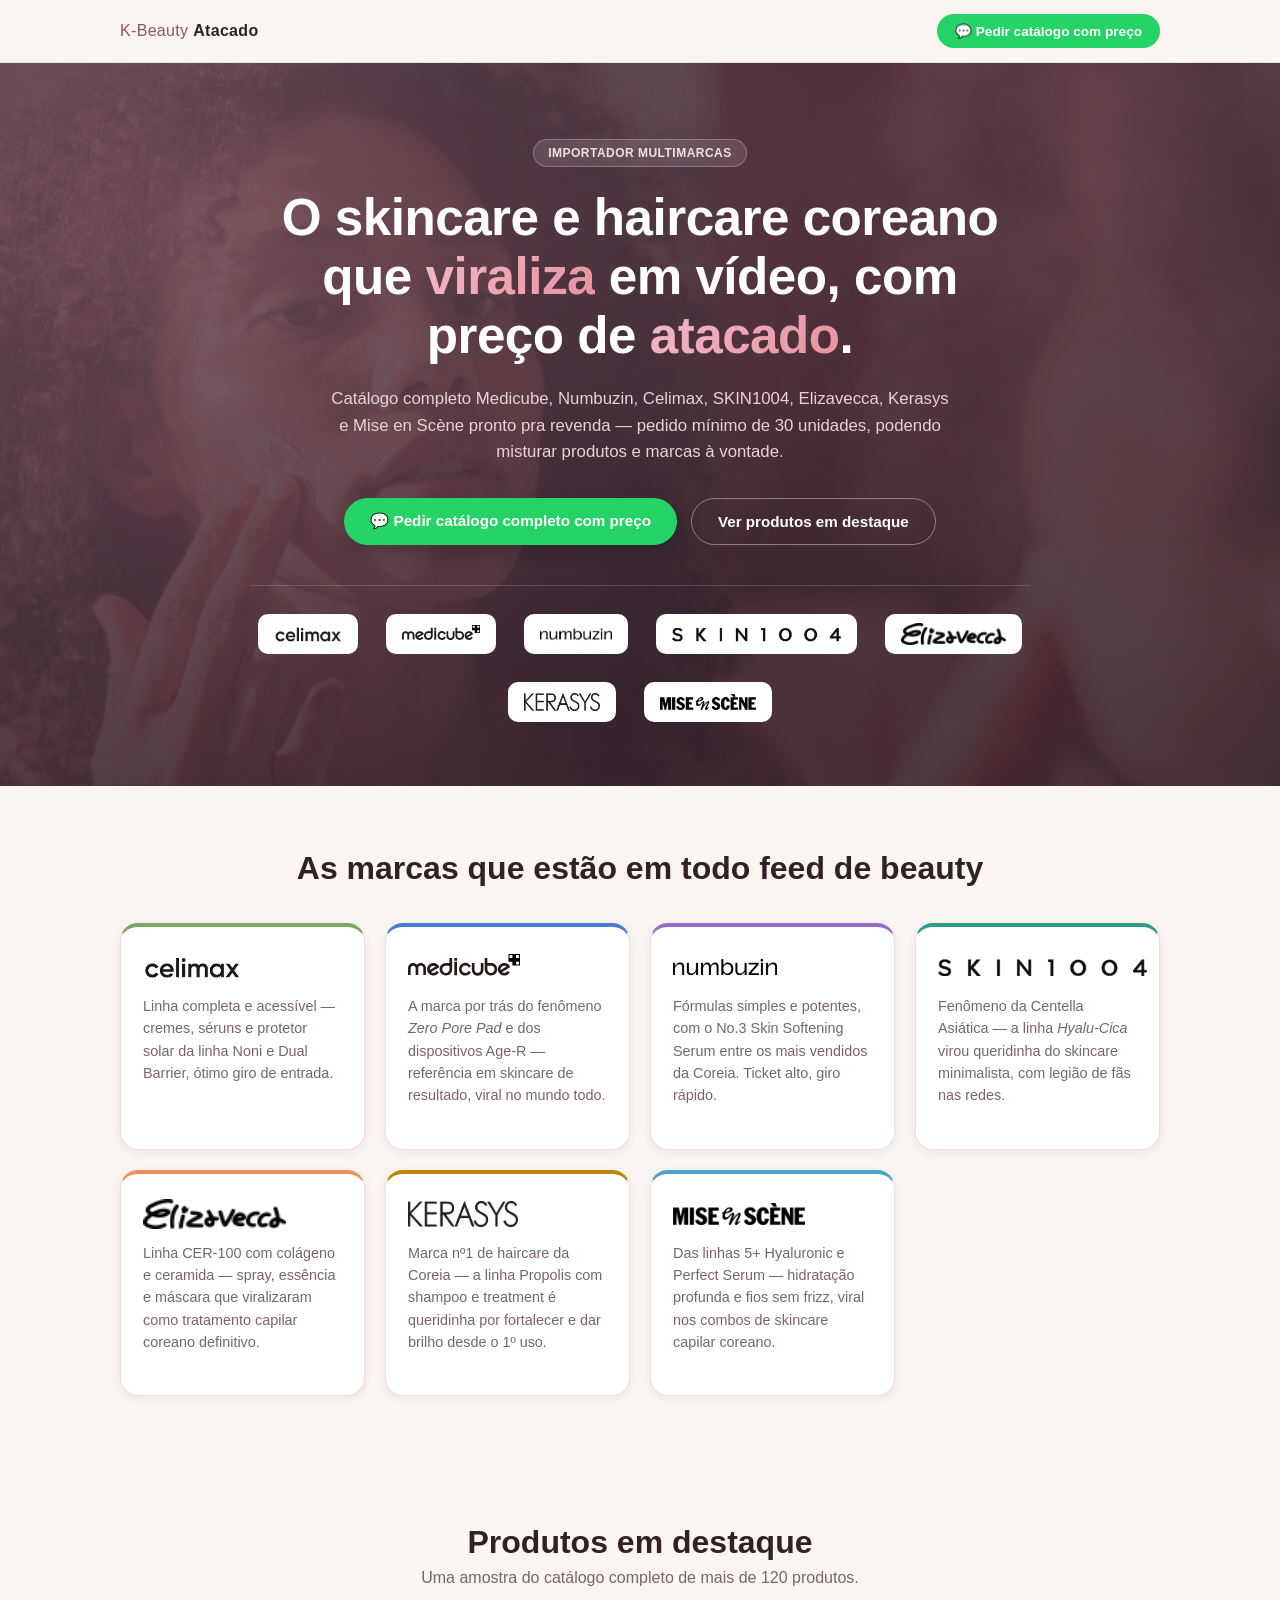
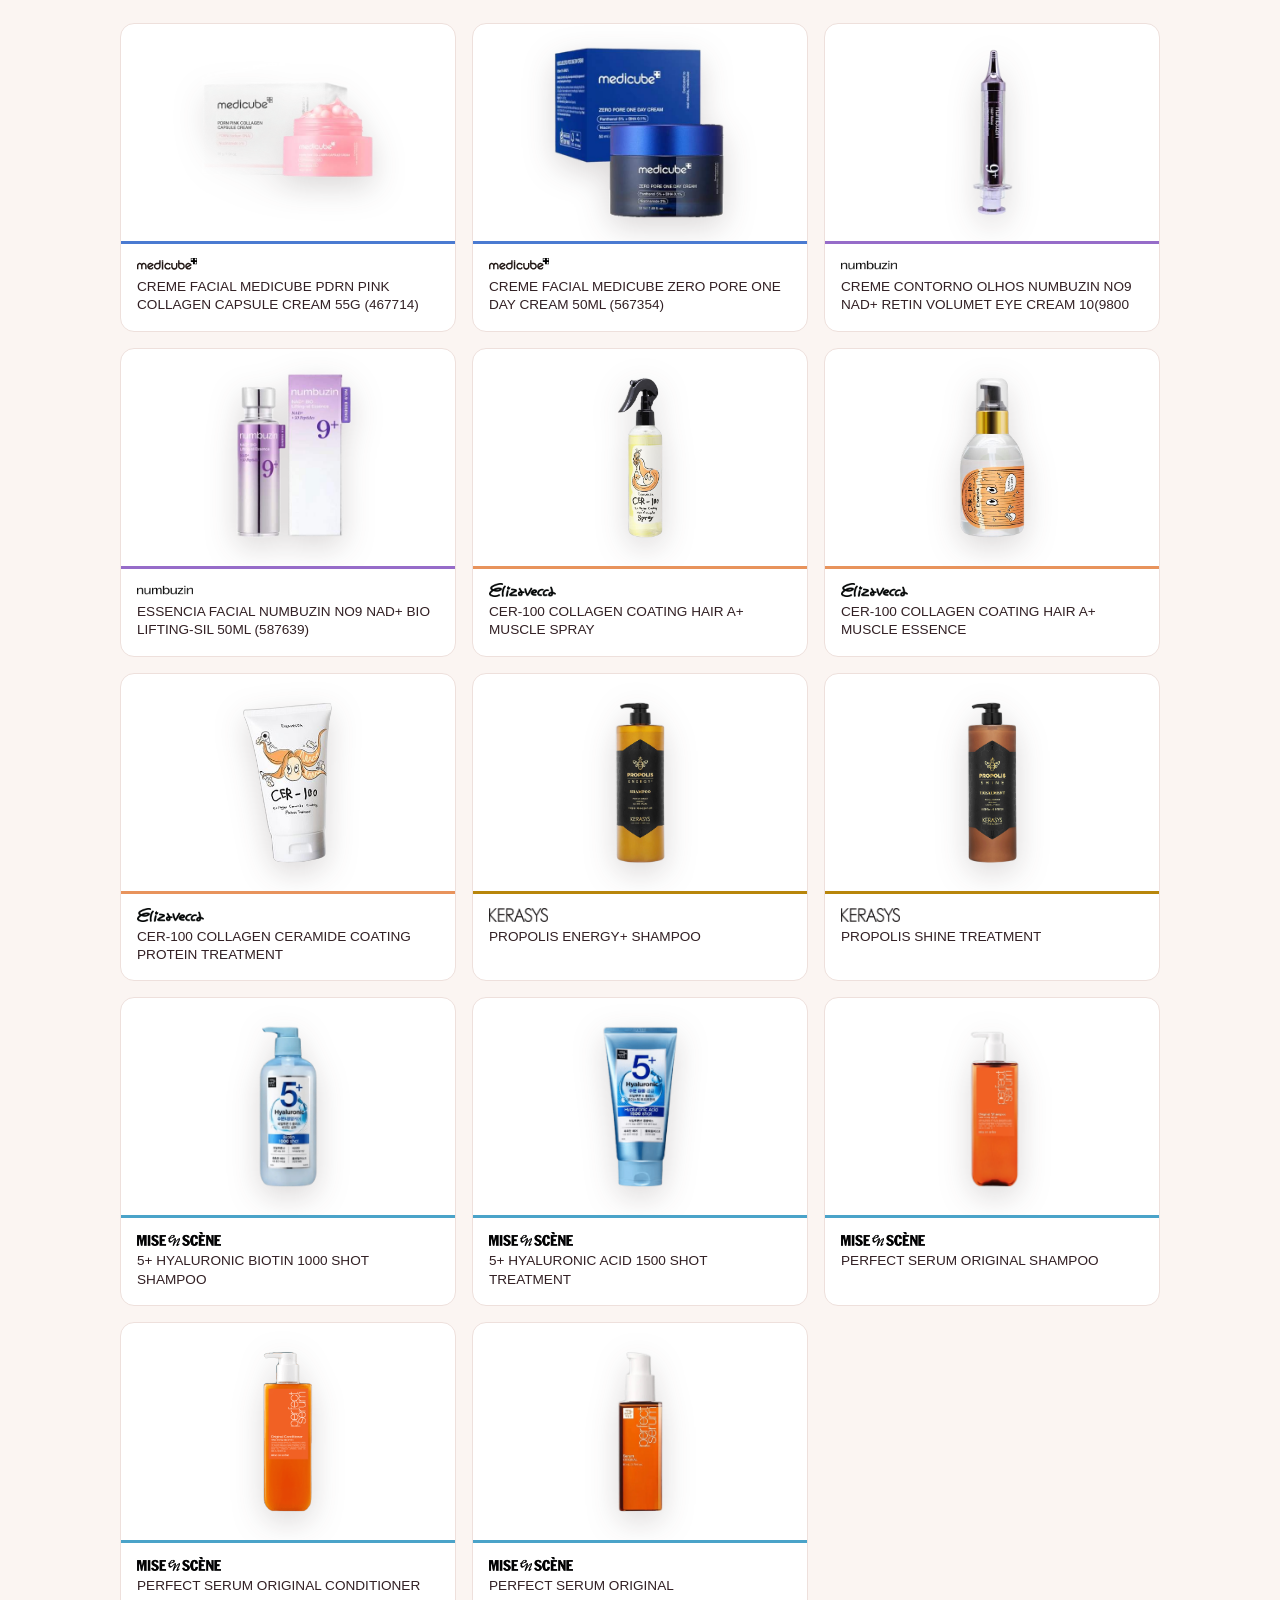
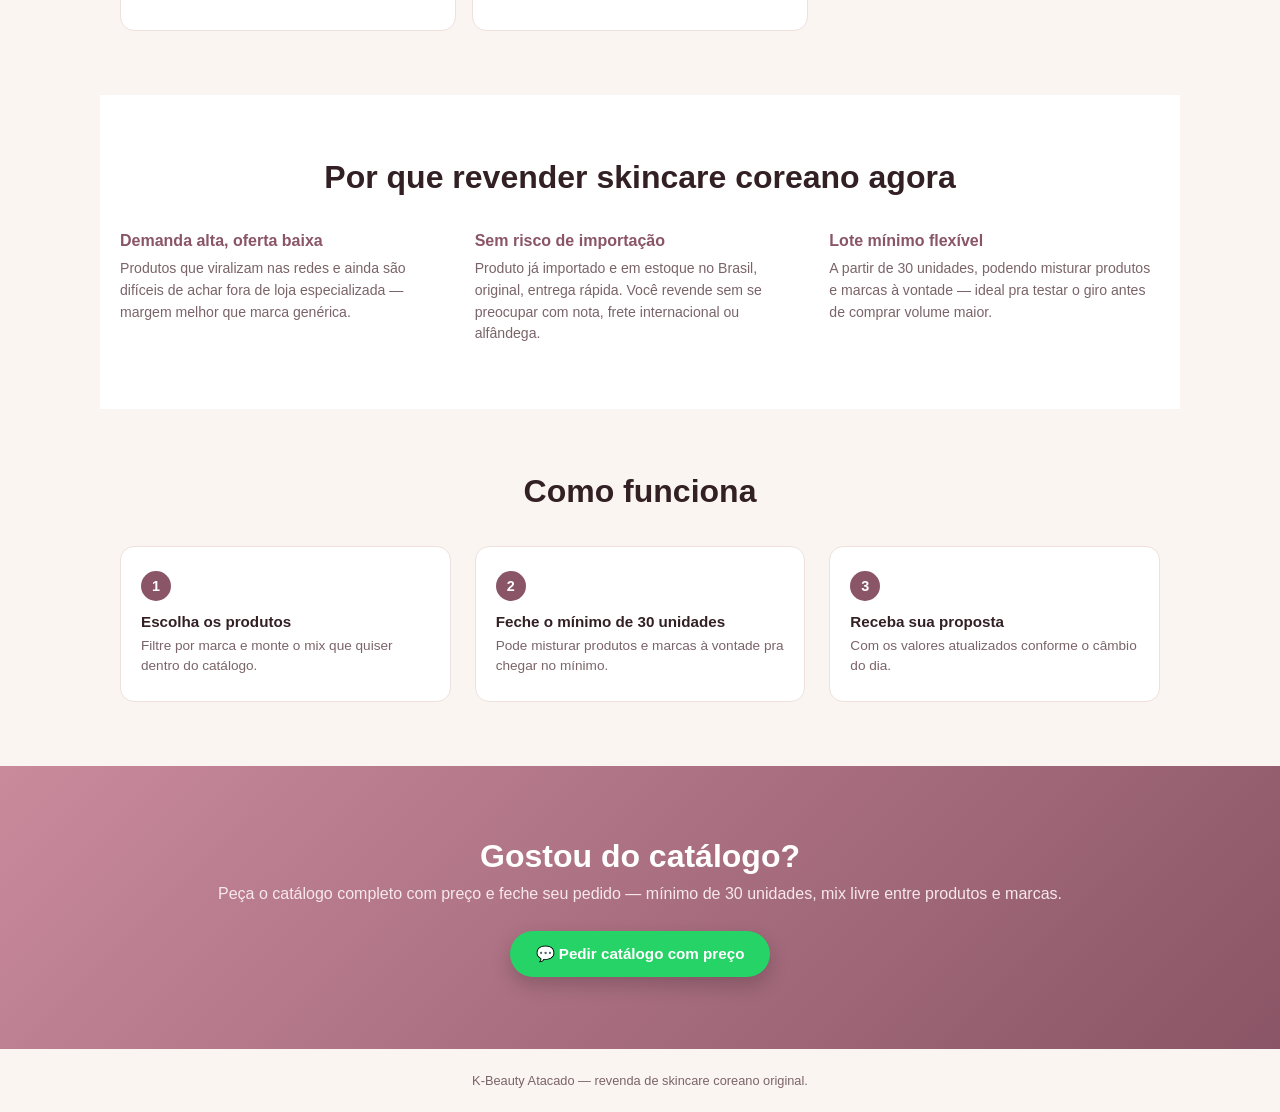
==== commit 92dadc10: "Adiciona linha de haircare coreano: Elizavecca, Kerasys e Mise en Scène Grade de produtos em destaqu" ====
--- a/atacado.html
+++ b/atacado.html
@@ -11,12 +11,12 @@
     history.scrollRestoration = "manual";
   }
 </script>
-<title>Skincare Coreano no Atacado — Medicube, Numbuzin, Celimax, SKIN1004</title>
-<meta name="description" content="Revenda os skincares coreanos mais desejados do momento. Preço de atacado, catálogo com mais de 100 produtos das marcas Medicube, Numbuzin, Celimax e SKIN1004." />
+<title>Skincare & Haircare Coreano no Atacado — Medicube, Numbuzin, Celimax, SKIN1004, Elizavecca, Kerasys, Mise en Scène</title>
+<meta name="description" content="Revenda os skincares e haircares coreanos mais desejados do momento. Preço de atacado, catálogo com mais de 100 produtos das marcas Medicube, Numbuzin, Celimax, SKIN1004, Elizavecca, Kerasys e Mise en Scène." />
 
 <meta property="og:type" content="website" />
 <meta property="og:url" content="https://paulorobertomarconfilho-ctrl.github.io/k-beauty-atacado/" />
-<meta property="og:title" content="Skincare Coreano no Atacado — Medicube, Numbuzin, Celimax, SKIN1004" />
+<meta property="og:title" content="Skincare & Haircare Coreano no Atacado — Medicube, Numbuzin, Celimax, SKIN1004, Elizavecca, Kerasys, Mise en Scène" />
 <meta property="og:description" content="Catálogo completo pronto pra revenda, pedido mínimo de 30 unidades com mix livre entre produtos e marcas. Importador direto, preço de atacado." />
 <meta property="og:image" content="https://paulorobertomarconfilho-ctrl.github.io/k-beauty-atacado/atacado-assets/hero-skincare.jpg" />
 <meta name="twitter:card" content="summary_large_image" />
@@ -37,11 +37,11 @@
   <div class="hero-fundo" style="background-image: url('atacado-assets/hero-skincare.jpg')"></div>
   <div class="hero-conteudo">
     <span class="hero-badge">Importador multimarcas</span>
-    <h1>O skincare coreano que <span>viraliza</span> em vídeo, com preço de <span>atacado</span>.</h1>
+    <h1>O skincare e haircare coreano que <span>viraliza</span> em vídeo, com preço de <span>atacado</span>.</h1>
     <p class="hero-sub">
-      Catálogo completo Medicube, Numbuzin, Celimax e SKIN1004 pronto pra revenda —
-      pedido mínimo de 30 unidades, podendo misturar produtos e marcas à
-      vontade.
+      Catálogo completo Medicube, Numbuzin, Celimax, SKIN1004, Elizavecca, Kerasys
+      e Mise en Scène pronto pra revenda — pedido mínimo de 30 unidades, podendo
+      misturar produtos e marcas à vontade.
     </p>
     <div class="hero-acoes">
       <a class="botao botao-whatsapp" href="https://wa.me/5512981212522?text=Ol%C3%A1!%20Vi%20o%20cat%C3%A1logo%20e%20quero%20o%20cat%C3%A1logo%20completo%20com%20pre%C3%A7o." target="_blank" rel="noopener">💬 Pedir catálogo completo com preço</a>
@@ -52,12 +52,15 @@
       <span class="logo-badge"><img src="logos/medicube.svg" alt="Medicube" class="logo-medicube" /></span>
       <span class="logo-badge"><img src="logos/numbuzin.png" alt="Numbuzin" class="logo-numbuzin" /></span>
       <span class="logo-badge"><img src="logos/skin1004.png" alt="SKIN1004" class="logo-skin1004" /></span>
+      <span class="logo-badge"><img src="logos/elizavecca-logo.png" alt="Elizavecca" class="logo-elizavecca" /></span>
+      <span class="logo-badge"><img src="logos/kerasys-logo.png" alt="Kerasys" class="logo-kerasys" /></span>
+      <span class="logo-badge"><img src="logos/miseenscene-logo.png" alt="Mise en Scène" class="logo-miseenscene" /></span>
     </div>
   </div>
 </section>
 
 <section class="marcas" id="marcas">
-  <h2>As marcas que estão em todo feed de skincare</h2>
+  <h2>As marcas que estão em todo feed de beauty</h2>
   <div class="marcas-grid">
     <article class="marca-card marca-card-celimax">
       <h3><img src="logos/celimax.png" alt="Celimax" class="logo-celimax" /></h3>
@@ -78,6 +81,21 @@
       <h3><img src="logos/skin1004.png" alt="SKIN1004" class="logo-skin1004" /></h3>
       <p>Fenômeno da Centella Asiática — a linha <em>Hyalu-Cica</em> virou
       queridinha do skincare minimalista, com legião de fãs nas redes.</p>
+    </article>
+    <article class="marca-card marca-card-elizavecca">
+      <h3><img src="logos/elizavecca-logo.png" alt="Elizavecca" class="logo-elizavecca" /></h3>
+      <p>Linha CER-100 com colágeno e ceramida — spray, essência e máscara
+      que viralizaram como tratamento capilar coreano definitivo.</p>
+    </article>
+    <article class="marca-card marca-card-kerasys">
+      <h3><img src="logos/kerasys-logo.png" alt="Kerasys" class="logo-kerasys" /></h3>
+      <p>Marca nº1 de haircare da Coreia — a linha Propolis com shampoo e
+      treatment é queridinha por fortalecer e dar brilho desde o 1º uso.</p>
+    </article>
+    <article class="marca-card marca-card-miseenscene">
+      <h3><img src="logos/miseenscene-logo.png" alt="Mise en Scène" class="logo-miseenscene" /></h3>
+      <p>Das linhas 5+ Hyaluronic e Perfect Serum — hidratação profunda e
+      fios sem frizz, viral nos combos de skincare capilar coreano.</p>
     </article>
   </div>
 </section>
--- a/atacado.css
+++ b/atacado.css
@@ -212,6 +212,26 @@
   display: block;
 }
 
+.logo-kerasys {
+  height: 18px;
+  width: auto;
+  display: block;
+}
+
+.logo-elizavecca {
+  /* Logo oficial é um script fino em baixa resolução — precisa de mais
+     altura que as outras marcas pra não ficar ilegível no badge. */
+  height: 22px;
+  width: auto;
+  display: block;
+}
+
+.logo-miseenscene {
+  height: 16px;
+  width: auto;
+  display: block;
+}
+
 
 /* Seções genéricas */
 section.marcas,
@@ -257,6 +277,9 @@
 .marca-card-numbuzin { border-top-color: #966cc9; }
 .marca-card-celimax { border-top-color: #7aa860; }
 .marca-card-skin1004 { border-top-color: #2f9b8e; }
+.marca-card-elizavecca { border-top-color: #e8935c; }
+.marca-card-kerasys { border-top-color: #b8860b; }
+.marca-card-miseenscene { border-top-color: #4aa3c9; }
 
 .marca-card h3 {
   margin: 0 0 14px;
@@ -267,12 +290,21 @@
 
 .marca-card h3 .logo-medicube,
 .marca-card h3 .logo-numbuzin,
-.marca-card h3 .logo-celimax {
+.marca-card h3 .logo-celimax,
+.marca-card h3 .logo-kerasys {
   height: 26px;
 }
 
 .marca-card h3 .logo-skin1004 {
   height: 32px;
+}
+
+.marca-card h3 .logo-elizavecca {
+  height: 30px;
+}
+
+.marca-card h3 .logo-miseenscene {
+  height: 22px;
 }
 
 .marca-card p {
@@ -320,6 +352,9 @@
 .produto-foto-wrap.glow-medicube { --acento: #4a7ad1; }
 .produto-foto-wrap.glow-numbuzin { --acento: #966cc9; }
 .produto-foto-wrap.glow-celimax { --acento: #7aa860; }
+.produto-foto-wrap.glow-elizavecca { --acento: #e8935c; }
+.produto-foto-wrap.glow-kerasys { --acento: #b8860b; }
+.produto-foto-wrap.glow-miseenscene { --acento: #4aa3c9; }
 
 .produto-foto {
   position: relative;
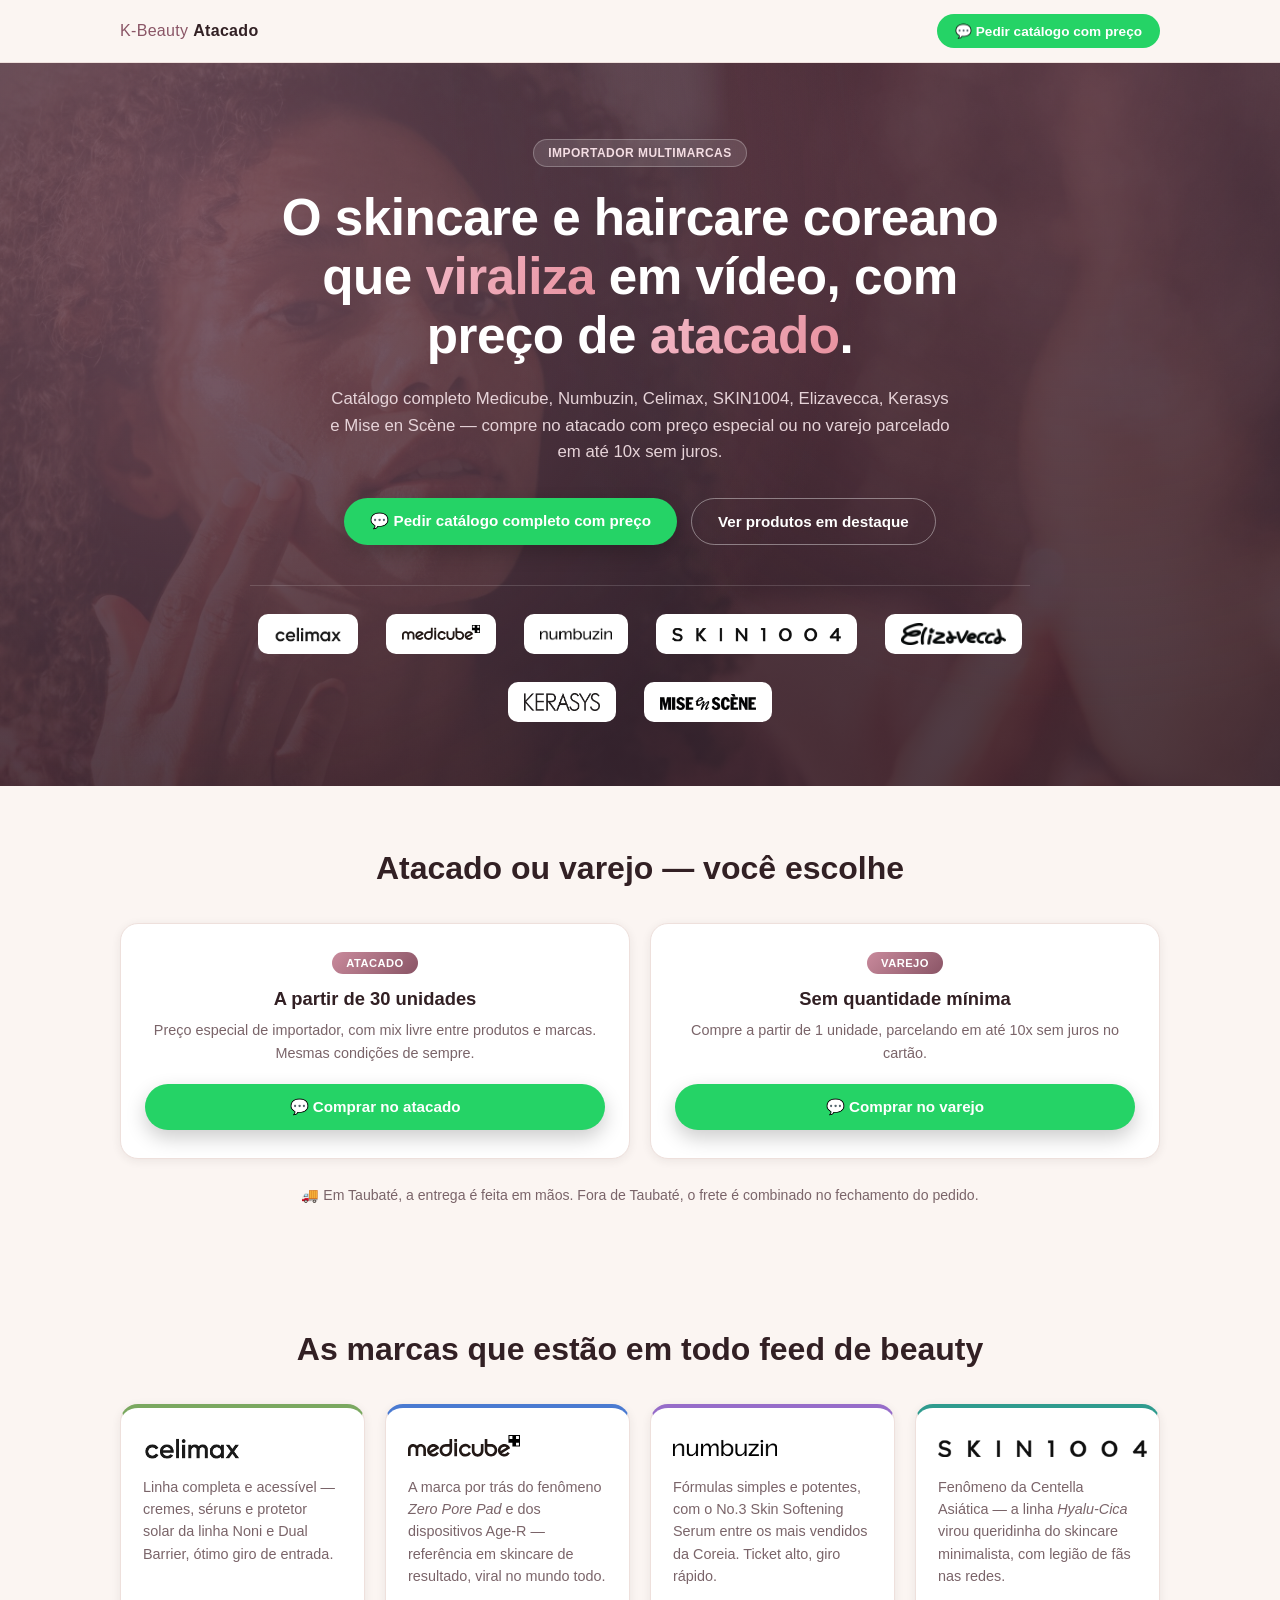
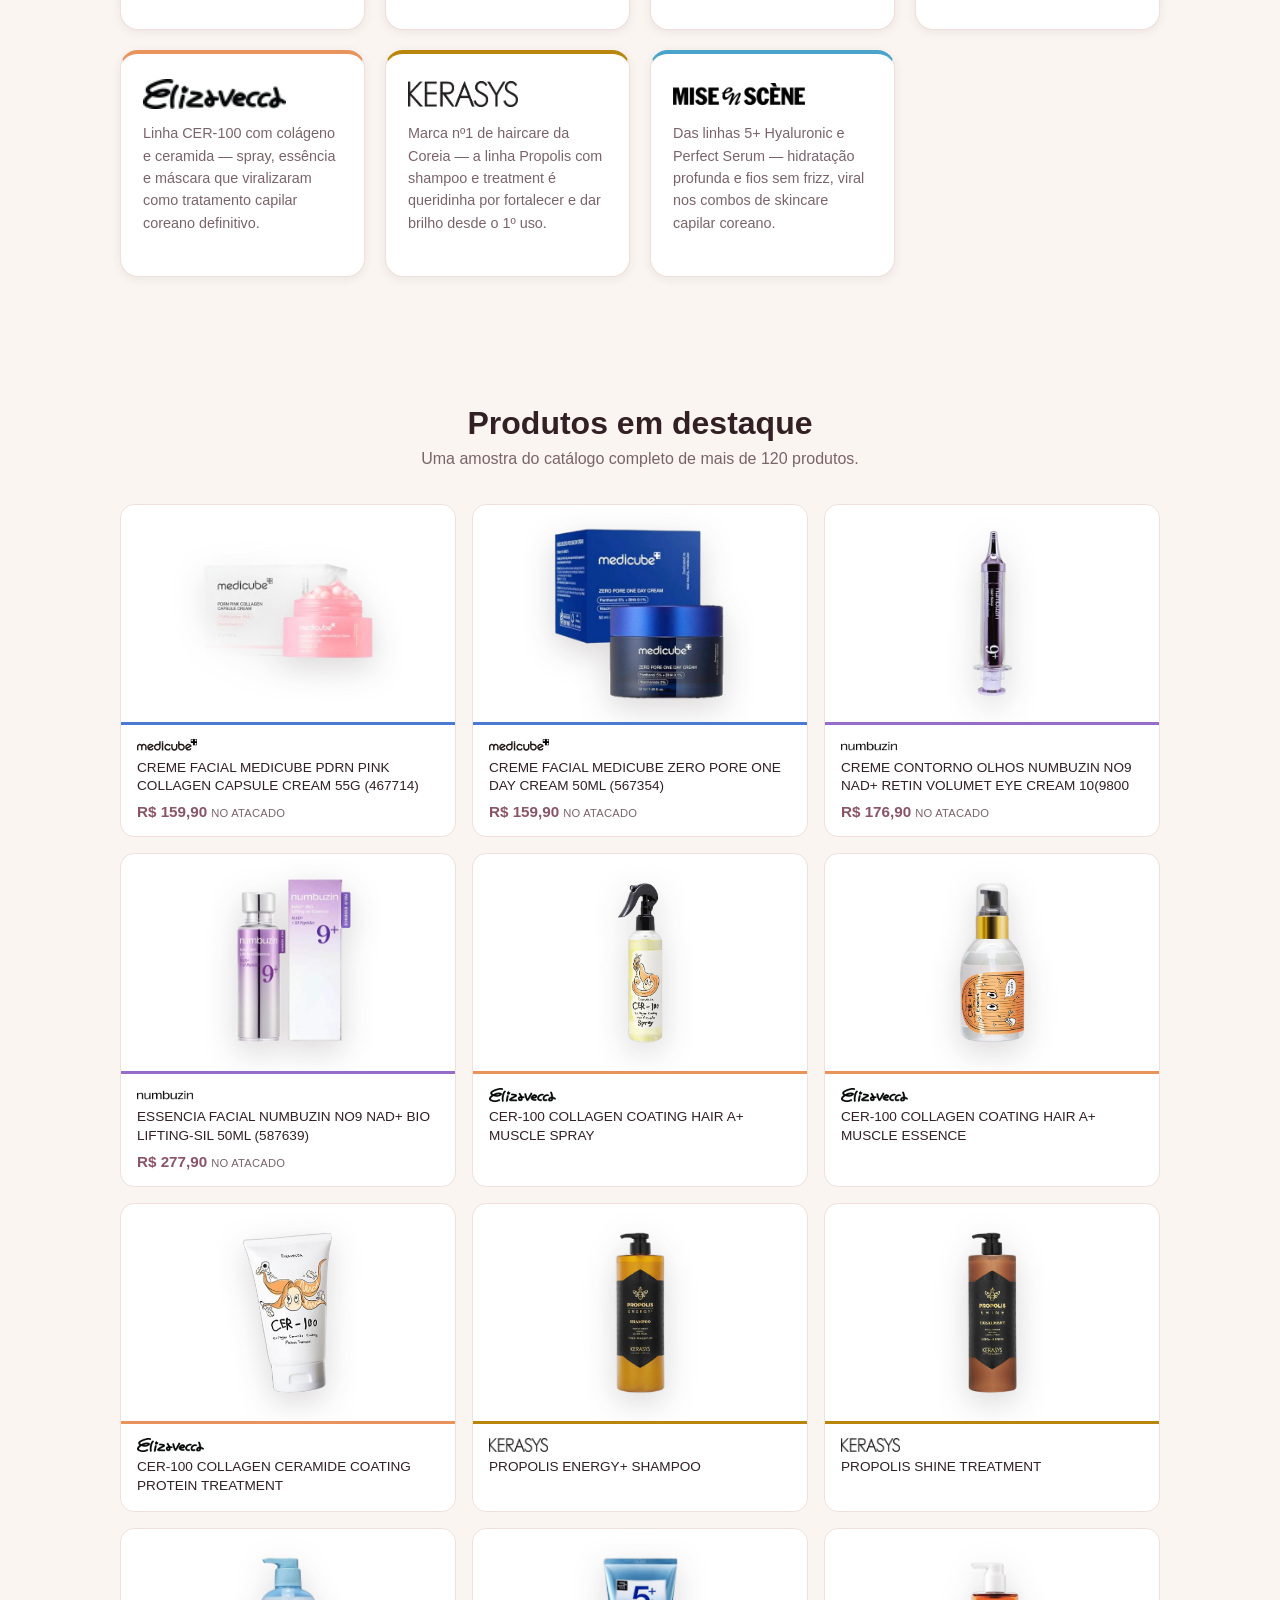
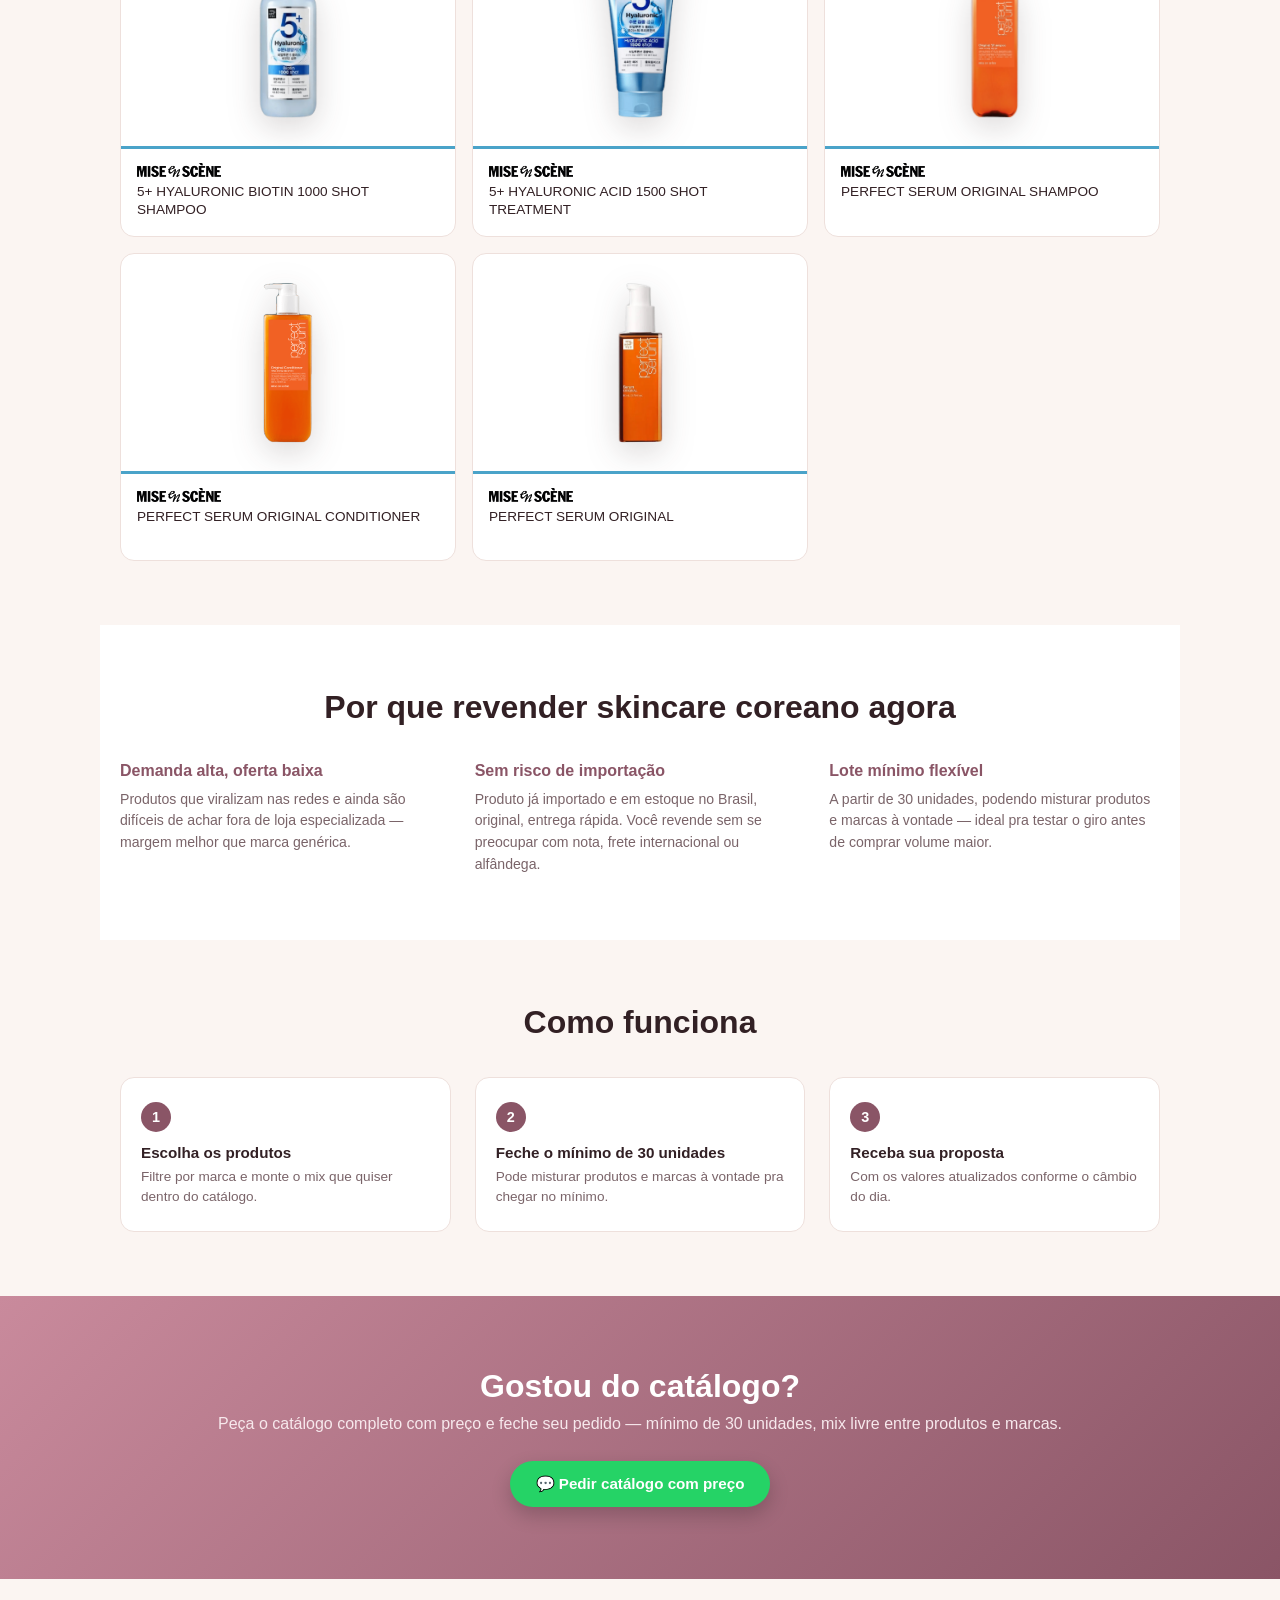
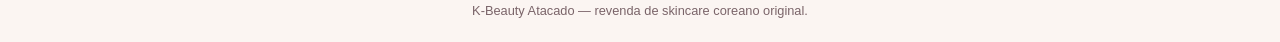
==== commit cd89f8fa: "Adiciona atacado x varejo: preço especial, parcelamento 10x e entrega Nova seção explicando as duas " ====
--- a/atacado.html
+++ b/atacado.html
@@ -40,8 +40,8 @@
     <h1>O skincare e haircare coreano que <span>viraliza</span> em vídeo, com preço de <span>atacado</span>.</h1>
     <p class="hero-sub">
       Catálogo completo Medicube, Numbuzin, Celimax, SKIN1004, Elizavecca, Kerasys
-      e Mise en Scène pronto pra revenda — pedido mínimo de 30 unidades, podendo
-      misturar produtos e marcas à vontade.
+      e Mise en Scène — compre no atacado com preço especial ou no varejo
+      parcelado em até 10x sem juros.
     </p>
     <div class="hero-acoes">
       <a class="botao botao-whatsapp" href="https://wa.me/5512981212522?text=Ol%C3%A1!%20Vi%20o%20cat%C3%A1logo%20e%20quero%20o%20cat%C3%A1logo%20completo%20com%20pre%C3%A7o." target="_blank" rel="noopener">💬 Pedir catálogo completo com preço</a>
@@ -57,6 +57,27 @@
       <span class="logo-badge"><img src="logos/miseenscene-logo.png" alt="Mise en Scène" class="logo-miseenscene" /></span>
     </div>
   </div>
+</section>
+
+<section class="compra" id="compra">
+  <h2>Atacado ou varejo — você escolhe</h2>
+  <div class="compra-grid">
+    <article class="compra-card">
+      <span class="compra-badge">Atacado</span>
+      <h3>A partir de 30 unidades</h3>
+      <p>Preço especial de importador, com mix livre entre produtos e
+      marcas. Mesmas condições de sempre.</p>
+      <a class="botao botao-whatsapp" href="https://wa.me/5512981212522?text=Ol%C3%A1!%20Vi%20o%20cat%C3%A1logo%20e%20quero%20comprar%20no%20atacado%20%28m%C3%ADnimo%2030%20unidades%29." target="_blank" rel="noopener">💬 Comprar no atacado</a>
+    </article>
+    <article class="compra-card">
+      <span class="compra-badge">Varejo</span>
+      <h3>Sem quantidade mínima</h3>
+      <p>Compre a partir de 1 unidade, parcelando em até 10x sem juros
+      no cartão.</p>
+      <a class="botao botao-whatsapp" href="https://wa.me/5512981212522?text=Ol%C3%A1!%20Vi%20o%20cat%C3%A1logo%20e%20quero%20comprar%20no%20varejo%2C%20parcelado%20em%20at%C3%A9%2010x%20sem%20juros." target="_blank" rel="noopener">💬 Comprar no varejo</a>
+    </article>
+  </div>
+  <p class="compra-entrega">🚚 Em Taubaté, a entrega é feita em mãos. Fora de Taubaté, o frete é combinado no fechamento do pedido.</p>
 </section>
 
 <section class="marcas" id="marcas">
--- a/atacado.css
+++ b/atacado.css
@@ -237,7 +237,8 @@
 section.marcas,
 section.produtos,
 section.beneficios,
-section.como-funciona {
+section.como-funciona,
+section.compra {
   max-width: 1080px;
   margin: 0 auto;
   padding: 64px 20px;
@@ -254,6 +255,60 @@
   text-align: center;
   color: var(--texto-suave);
   margin: 0 0 36px;
+}
+
+/* Atacado x Varejo */
+.compra-grid {
+  display: grid;
+  grid-template-columns: repeat(auto-fit, minmax(260px, 1fr));
+  gap: 20px;
+  margin-top: 36px;
+}
+
+.compra-card {
+  background: var(--creme-card);
+  border: 1px solid var(--borda);
+  border-radius: 18px;
+  padding: 28px 24px;
+  box-shadow: var(--sombra);
+  text-align: center;
+}
+
+.compra-badge {
+  display: inline-block;
+  background: linear-gradient(135deg, var(--rosa) 0%, var(--rosa-escuro) 100%);
+  color: #fff;
+  font-size: 0.7rem;
+  font-weight: 700;
+  letter-spacing: 0.04em;
+  text-transform: uppercase;
+  padding: 5px 14px;
+  border-radius: 999px;
+  margin-bottom: 14px;
+}
+
+.compra-card h3 {
+  font-size: 1.15rem;
+  margin: 0 0 10px;
+  color: var(--texto);
+}
+
+.compra-card p {
+  font-size: 0.9rem;
+  color: var(--texto-suave);
+  line-height: 1.55;
+  margin: 0 0 20px;
+}
+
+.compra-card .botao {
+  width: 100%;
+}
+
+.compra-entrega {
+  text-align: center;
+  color: var(--texto-suave);
+  font-size: 0.88rem;
+  margin: 28px 0 0;
 }
 
 /* Marcas */
@@ -401,6 +456,21 @@
   display: -webkit-box;
   -webkit-line-clamp: 2;
   -webkit-box-orient: vertical;
+}
+
+.preco-atacado {
+  font-size: 0.95rem;
+  font-weight: 700;
+  color: var(--rosa-escuro);
+  margin-top: 2px;
+}
+
+.preco-atacado span {
+  font-size: 0.7rem;
+  font-weight: 500;
+  color: var(--texto-suave);
+  text-transform: uppercase;
+  letter-spacing: 0.02em;
 }
 
 .produto-skeleton {
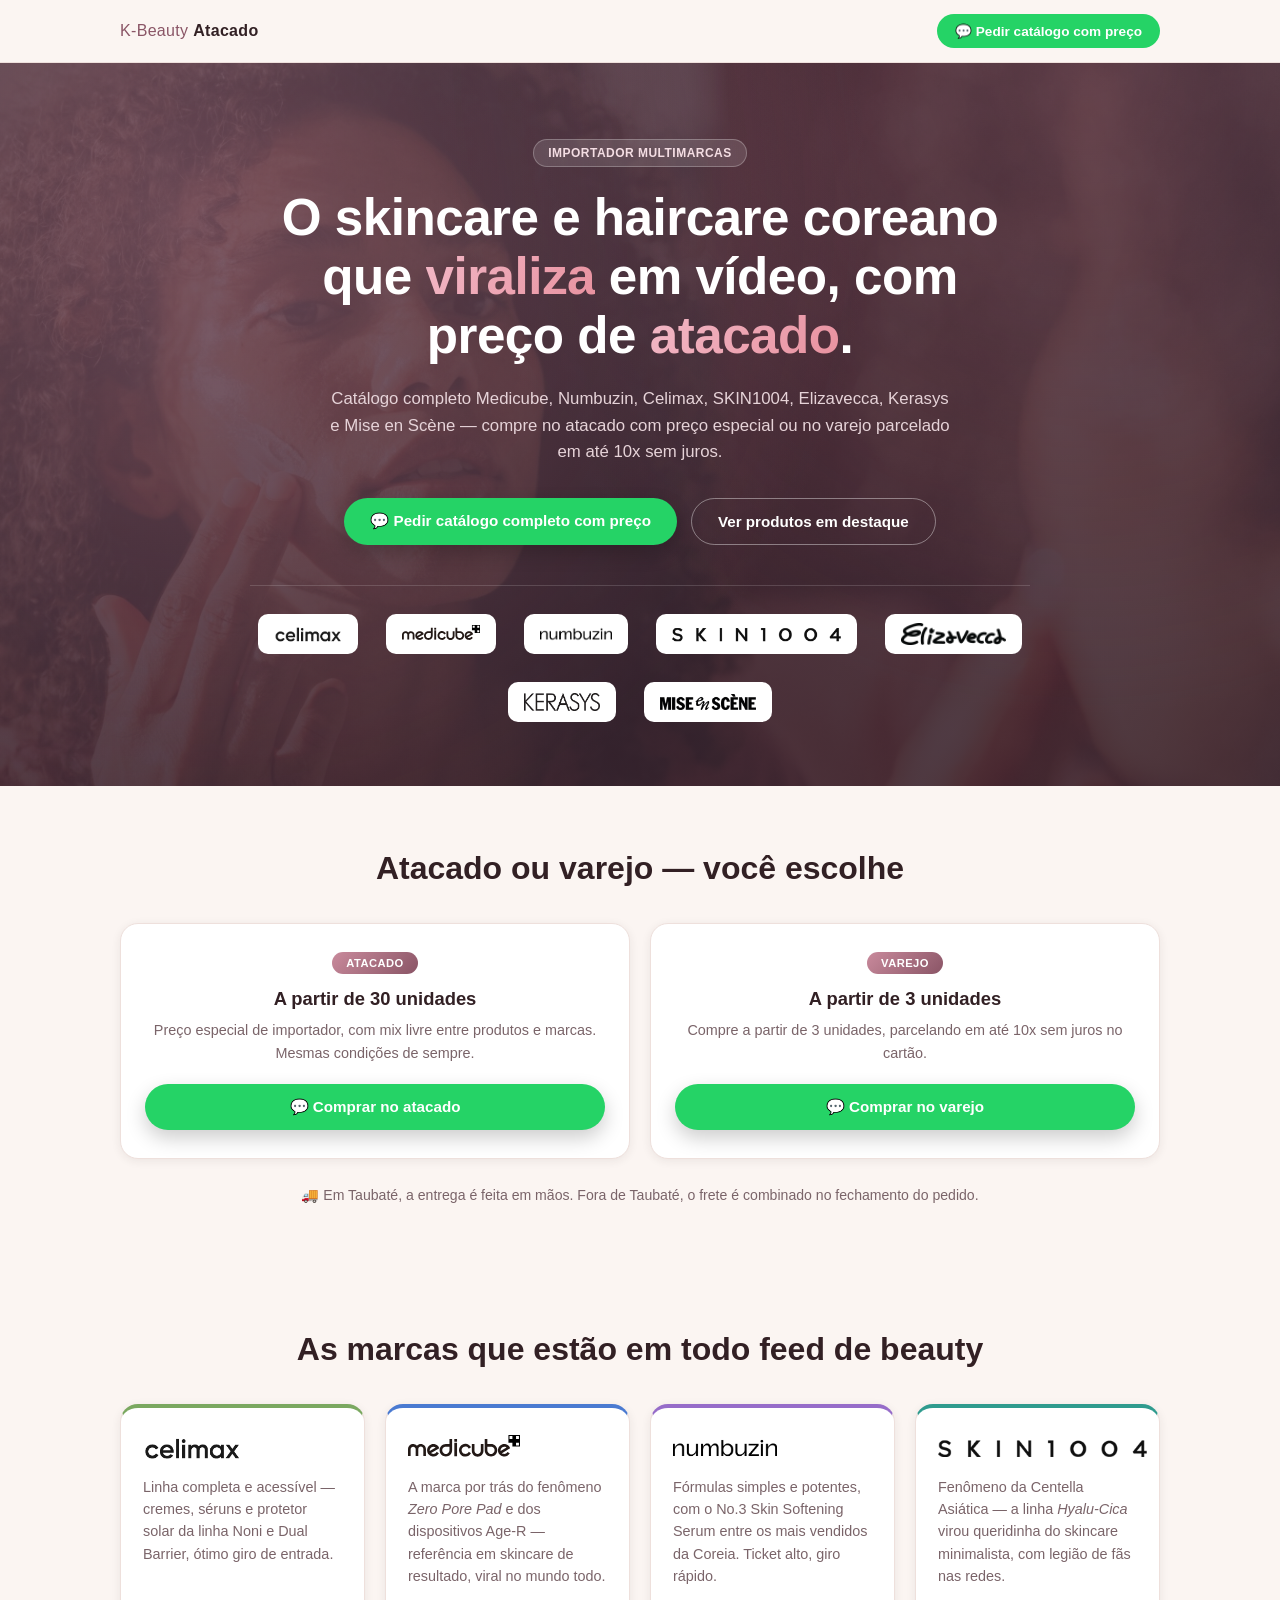
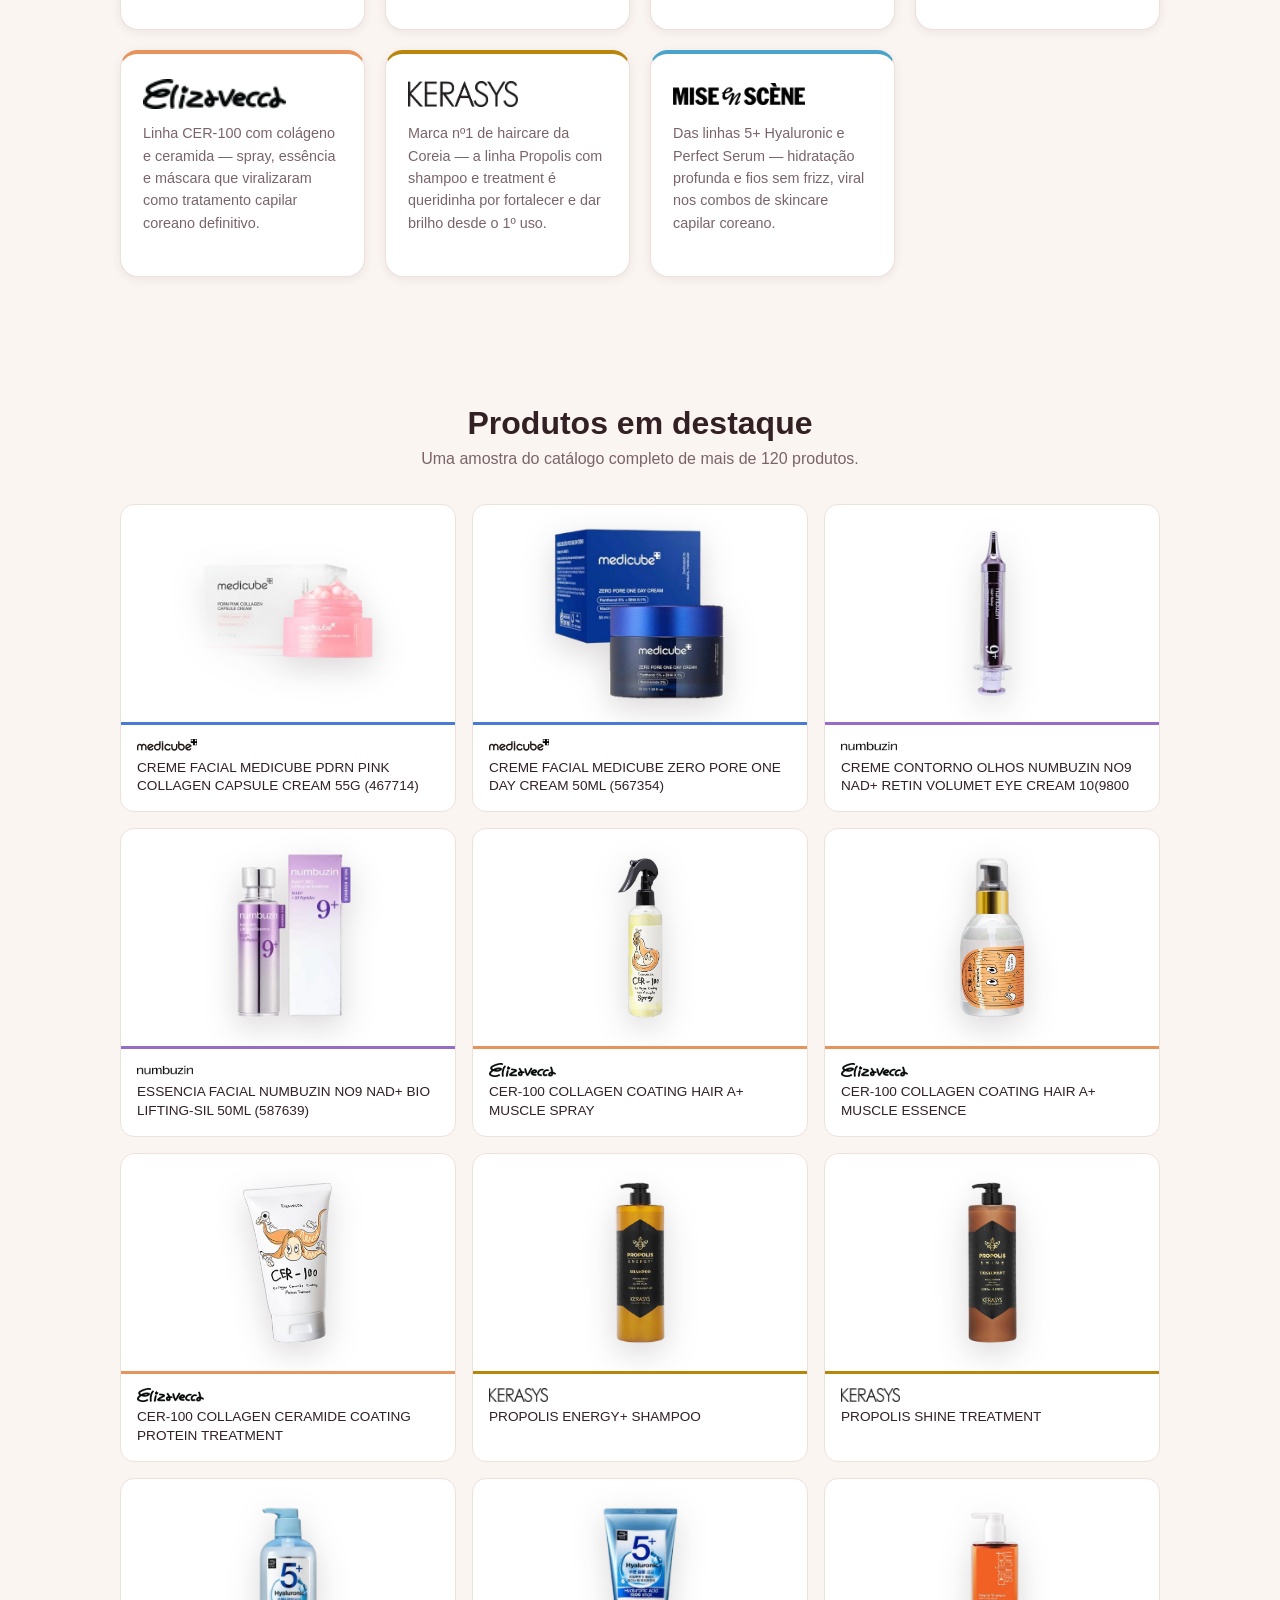
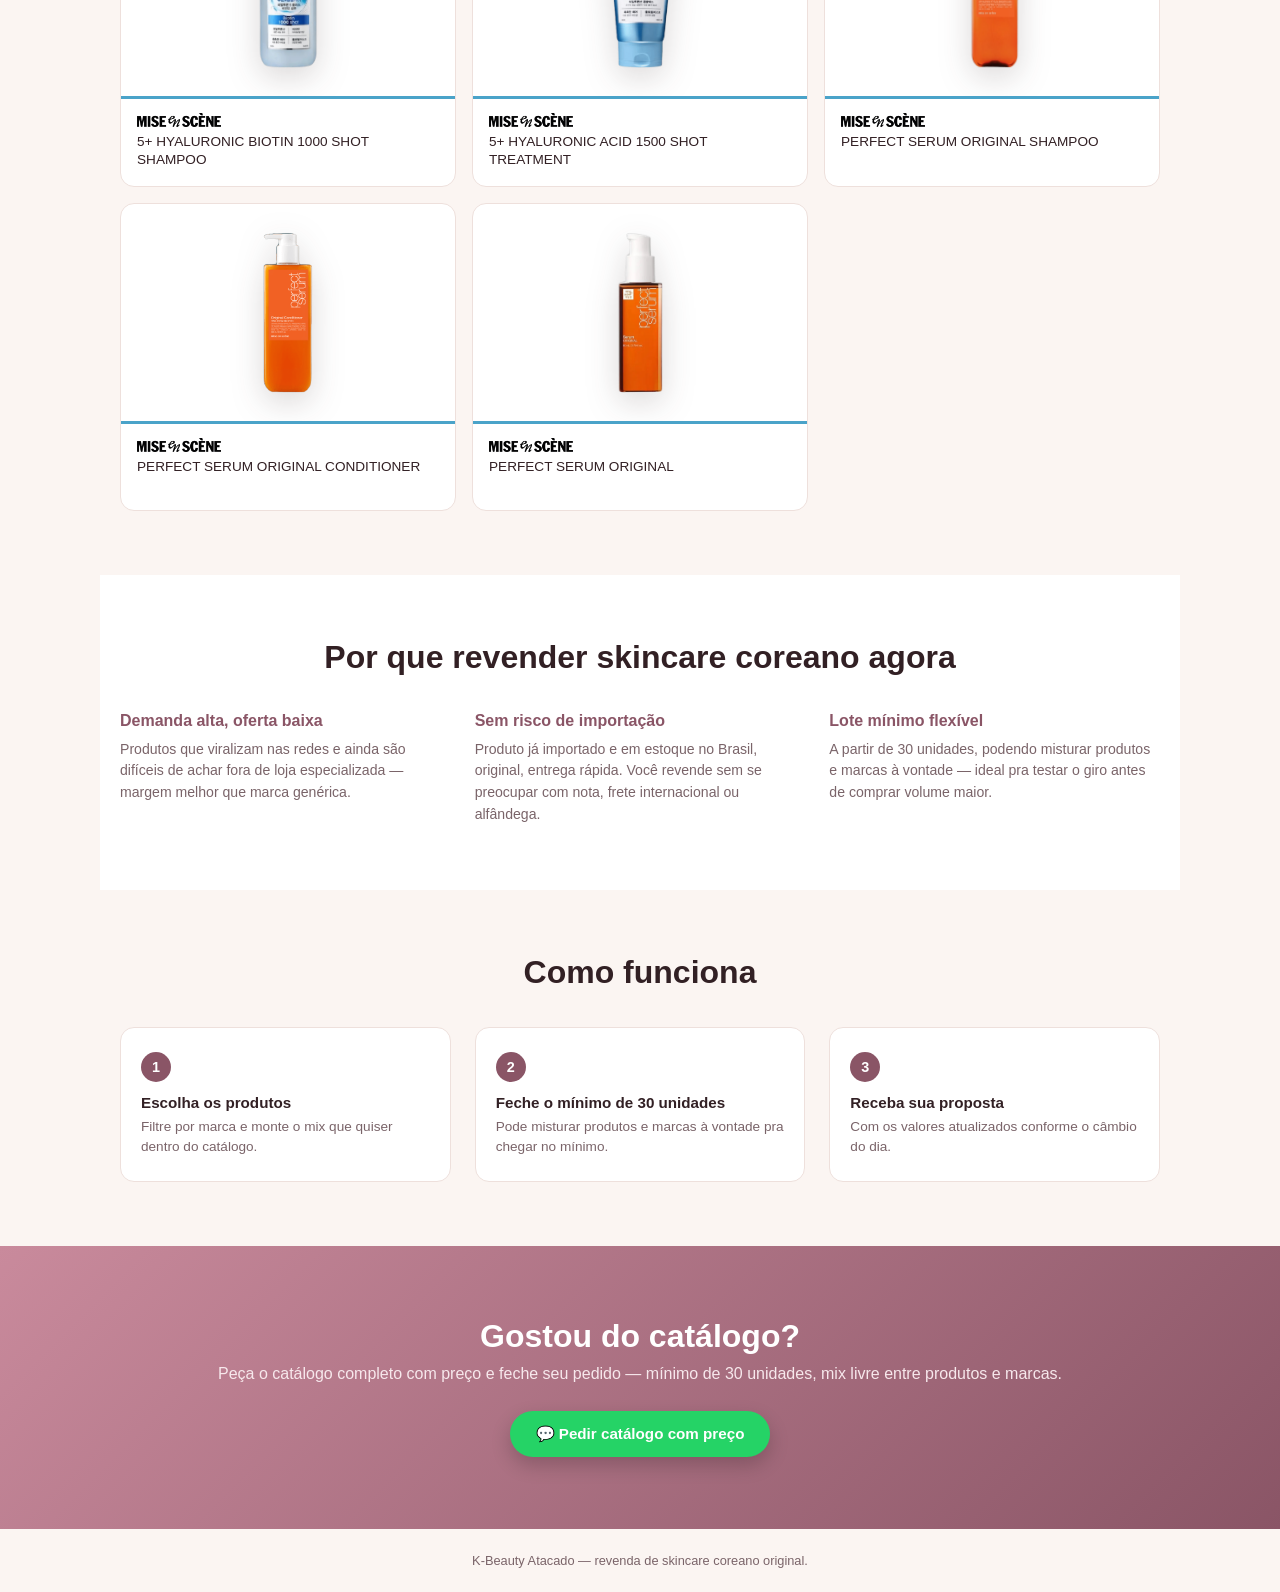
==== commit 2eb4ce60: "Varejo passa a exigir minimo de 3 unidades (era sem minimo)" ====
--- a/atacado.html
+++ b/atacado.html
@@ -71,10 +71,10 @@
     </article>
     <article class="compra-card">
       <span class="compra-badge">Varejo</span>
-      <h3>Sem quantidade mínima</h3>
-      <p>Compre a partir de 1 unidade, parcelando em até 10x sem juros
+      <h3>A partir de 3 unidades</h3>
+      <p>Compre a partir de 3 unidades, parcelando em até 10x sem juros
       no cartão.</p>
-      <a class="botao botao-whatsapp" href="https://wa.me/5512981212522?text=Ol%C3%A1!%20Vi%20o%20cat%C3%A1logo%20e%20quero%20comprar%20no%20varejo%2C%20parcelado%20em%20at%C3%A9%2010x%20sem%20juros." target="_blank" rel="noopener">💬 Comprar no varejo</a>
+      <a class="botao botao-whatsapp" href="https://wa.me/5512981212522?text=Ol%C3%A1!%20Vi%20o%20cat%C3%A1logo%20e%20quero%20comprar%20no%20varejo%20%28m%C3%ADnimo%203%20unidades%29%2C%20parcelado%20em%20at%C3%A9%2010x%20sem%20juros." target="_blank" rel="noopener">💬 Comprar no varejo</a>
     </article>
   </div>
   <p class="compra-entrega">🚚 Em Taubaté, a entrega é feita em mãos. Fora de Taubaté, o frete é combinado no fechamento do pedido.</p>
--- a/atacado.css
+++ b/atacado.css
@@ -458,21 +458,6 @@
   -webkit-box-orient: vertical;
 }
 
-.preco-atacado {
-  font-size: 0.95rem;
-  font-weight: 700;
-  color: var(--rosa-escuro);
-  margin-top: 2px;
-}
-
-.preco-atacado span {
-  font-size: 0.7rem;
-  font-weight: 500;
-  color: var(--texto-suave);
-  text-transform: uppercase;
-  letter-spacing: 0.02em;
-}
-
 .produto-skeleton {
   height: 128px;
   border-radius: 14px;
